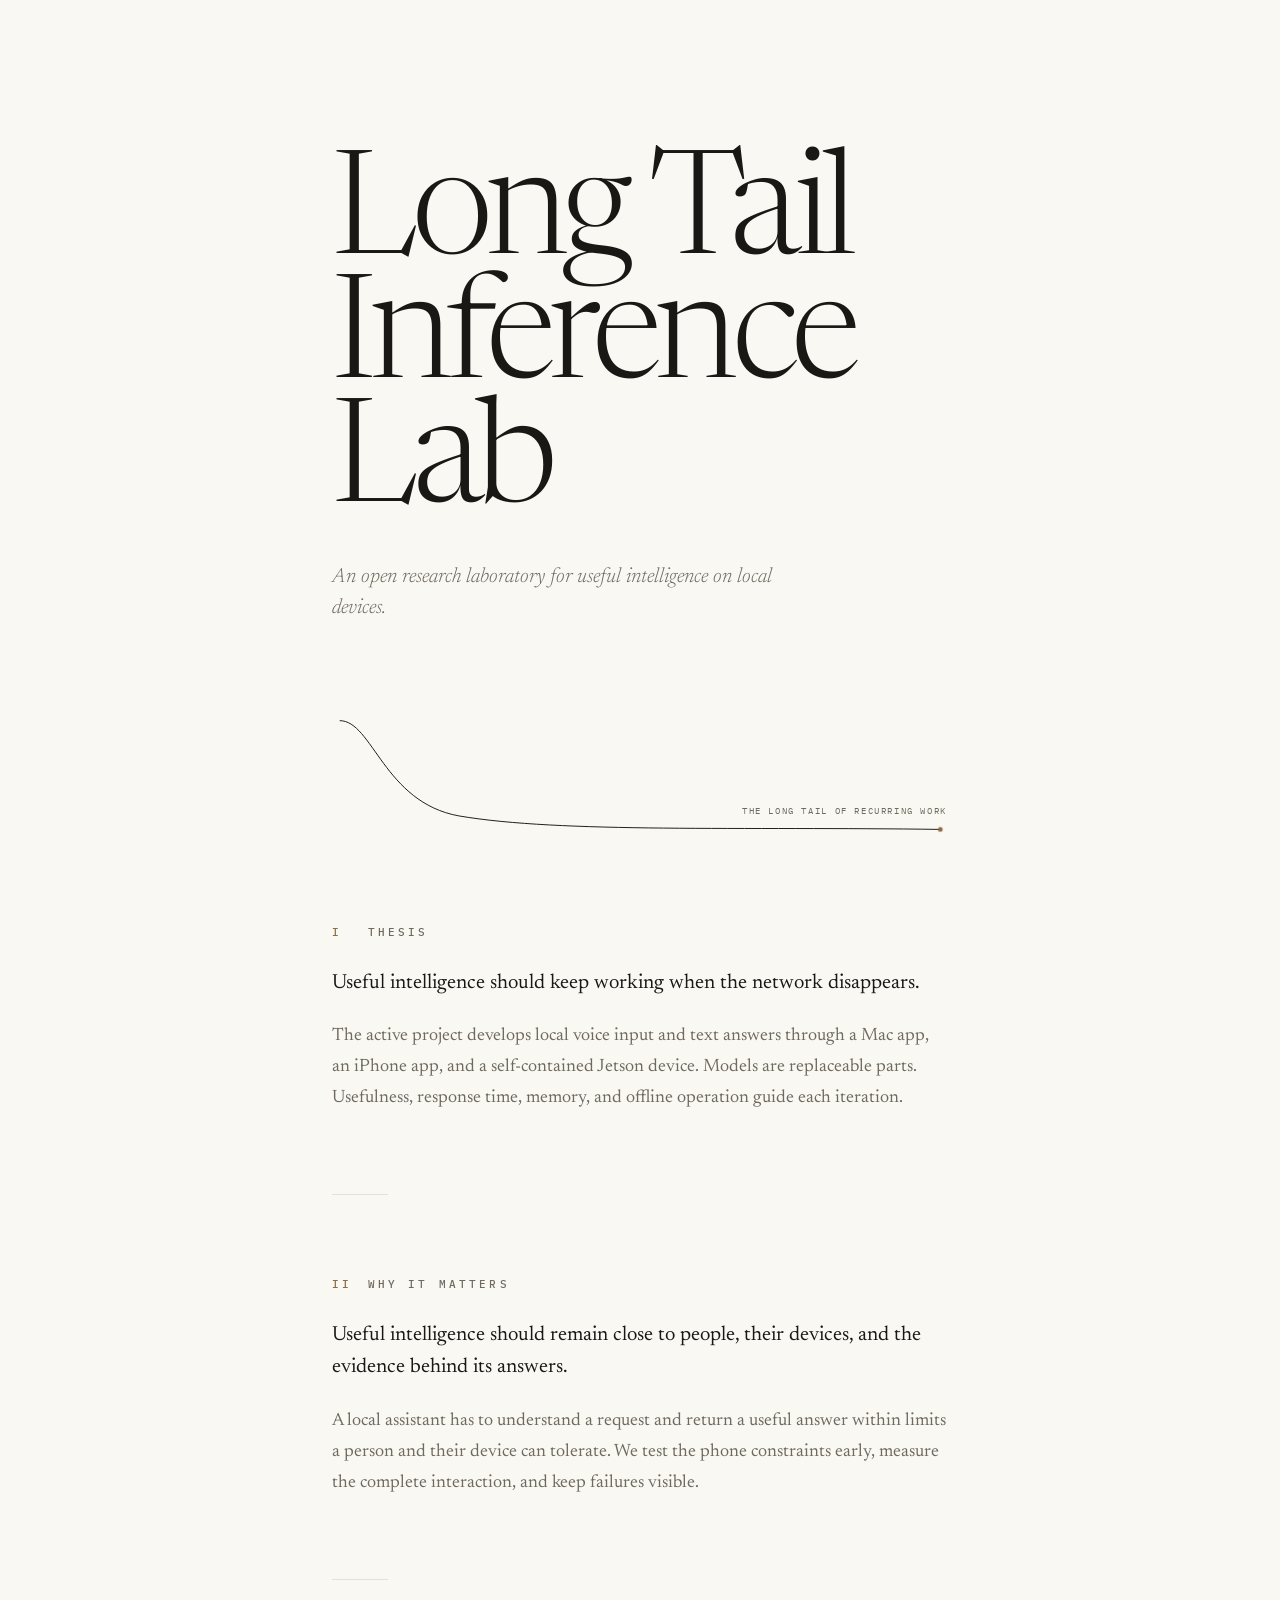
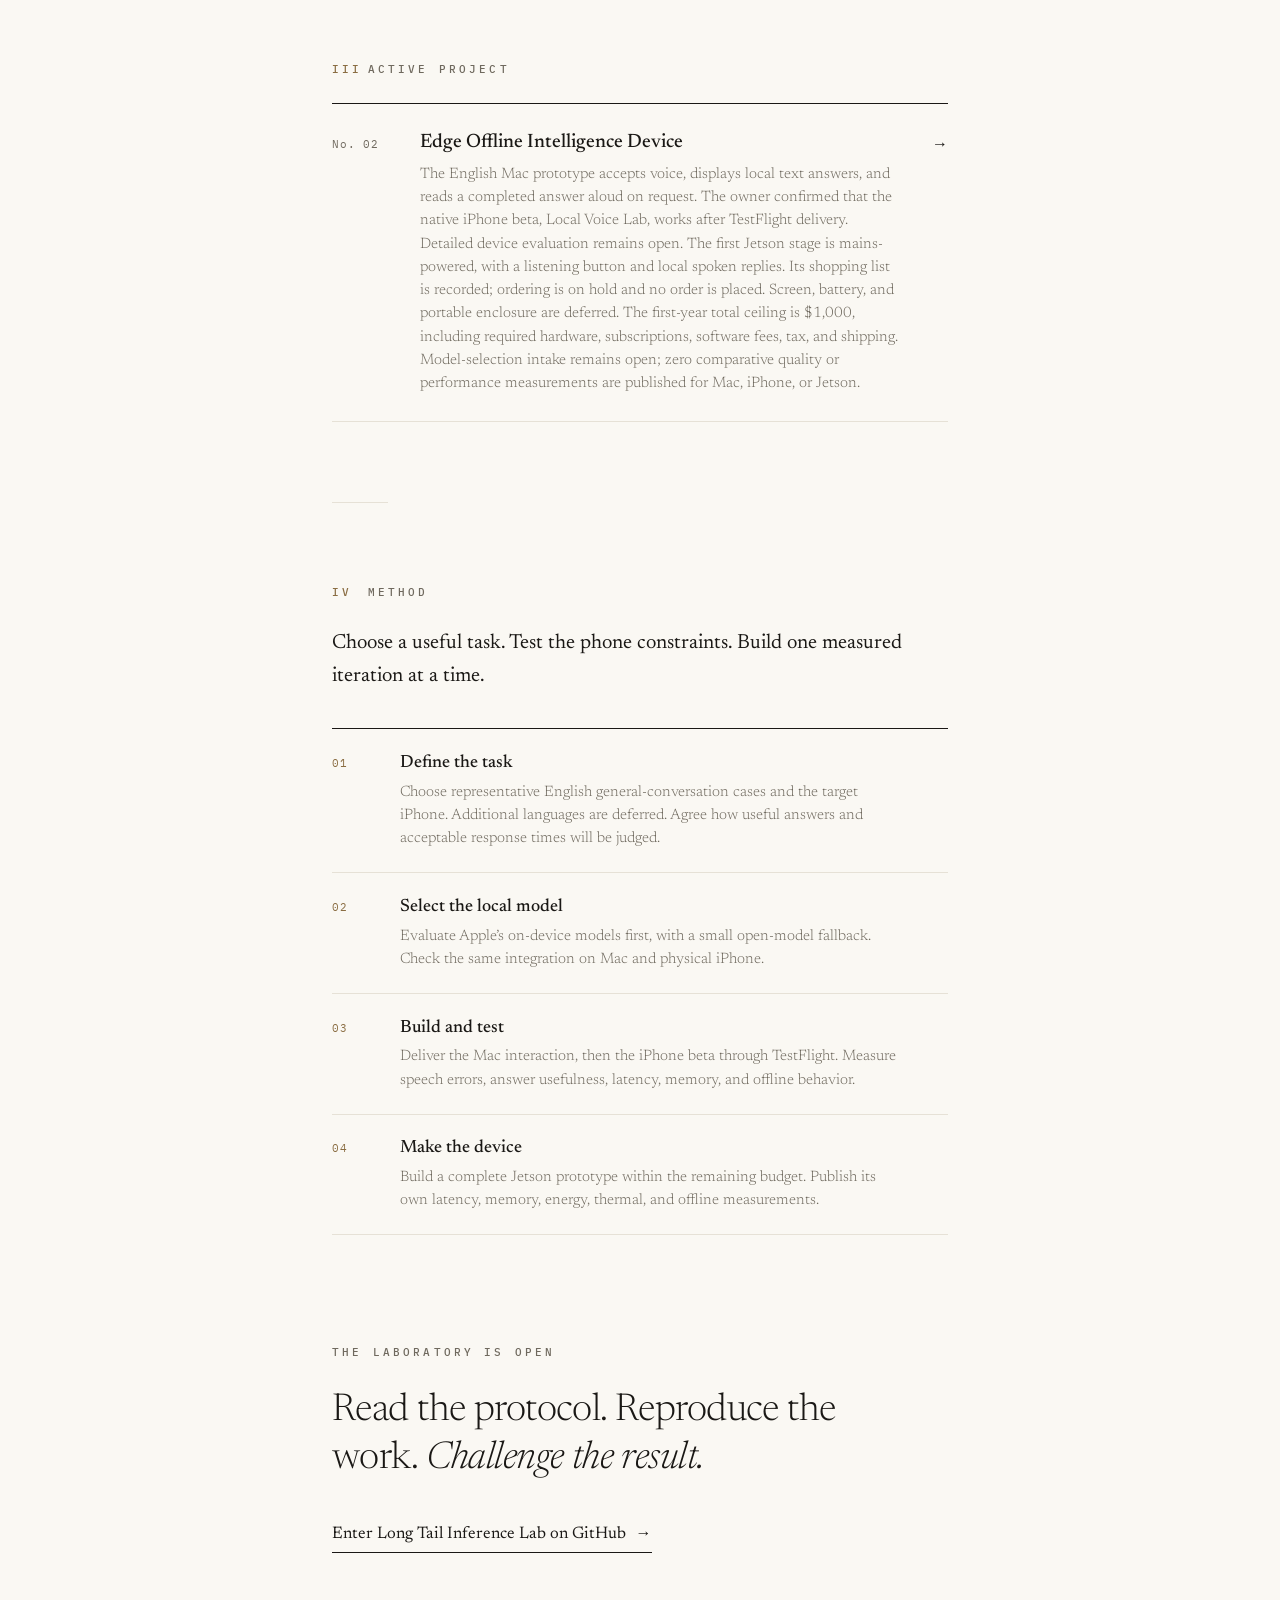
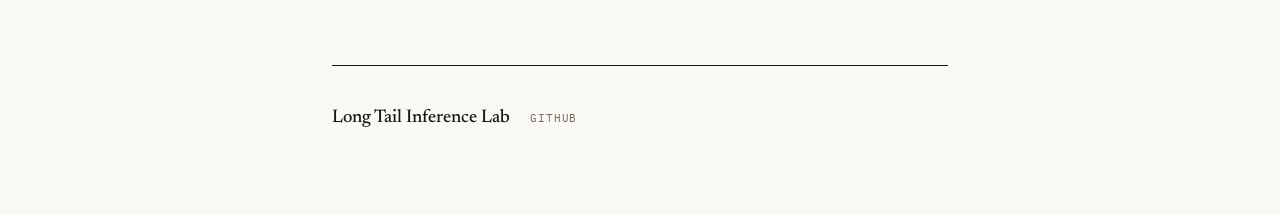
==== areas/public_website/index.html @ 78f7c0a0 "Record minimal Jetson shopping list and purchasing handoff" ====
<!doctype html>
<html lang="en">
<head>
  <meta charset="utf-8">
  <meta name="viewport" content="width=device-width, initial-scale=1">
  <title>Long Tail Inference Lab</title>
  <meta name="description" content="Long Tail Inference Lab has working Mac and owner-tested iOS voice prototypes. The first Jetson shopping list is recorded; ordering is on hold. Zero comparative quality or performance measurements are published.">
  <meta name="theme-color" content="#faf8f3">
  <meta property="og:title" content="Long Tail Inference Lab">
  <meta property="og:description" content="Working Mac and owner-tested iOS voice prototypes. Jetson shopping list recorded; ordering on hold. A $1,000 first-year ceiling. Zero published comparative quality or performance measurements.">
  <meta property="og:type" content="website">
  <link rel="preconnect" href="https://fonts.googleapis.com">
  <link rel="preconnect" href="https://fonts.gstatic.com" crossorigin>
  <link href="https://fonts.googleapis.com/css2?family=IBM+Plex+Mono:wght@400;500&family=Newsreader:ital,opsz,wght@0,6..72,300;0,6..72,400;0,6..72,500;1,6..72,300;1,6..72,400&display=swap" rel="stylesheet">
  <link rel="stylesheet" href="styles.css">
  <link rel="stylesheet" href="experiment.css">
</head>
<body>
  <a class="skip-link" href="#main">Skip to the research</a>

  <main class="page" id="main">
    <header class="masthead">
      <h1 class="wordmark">Long Tail Inference Lab</h1>
      <p class="dek">An open research laboratory for useful intelligence on local devices.</p>
    </header>

    <figure class="tail" aria-labelledby="tail-caption">
      <svg viewBox="0 0 640 136" xmlns="http://www.w3.org/2000/svg" aria-hidden="true">
        <path class="tail-curve" d="M 8 9 C 42 9, 54 94, 132 108 C 238 126, 426 119, 632 122"></path>
        <circle class="tail-point" cx="632" cy="122" r="2.5"></circle>
        <text class="tail-label" x="426" y="106">the long tail of recurring work</text>
      </svg>
      <figcaption id="tail-caption" class="sr-only">A conceptual long tail curve representing the variety of everyday work a local device might support. It does not show measured results.</figcaption>
    </figure>

    <section aria-labelledby="thesis-title">
      <p class="eyebrow numbered" id="thesis-title"><span class="folio">I</span>Thesis</p>
      <p class="lede">Useful intelligence should keep working when the network disappears.</p>
      <p>The active project develops local voice input and text answers through a Mac app, an iPhone app, and a self-contained Jetson device. Models are replaceable parts. Usefulness, response time, memory, and offline operation guide each iteration.</p>
    </section>

    <hr class="rule" aria-hidden="true">

    <section aria-labelledby="purpose-title">
      <p class="eyebrow numbered" id="purpose-title"><span class="folio">II</span>Why it matters</p>
      <p class="lede">Useful intelligence should remain close to people, their devices, and the evidence behind its answers.</p>
      <p>A local assistant has to understand a request and return a useful answer within limits a person and their device can tolerate. We test the phone constraints early, measure the complete interaction, and keep failures visible.</p>
    </section>

    <hr class="rule" aria-hidden="true">

    <section class="experiments" aria-labelledby="experiments-title">
      <p class="eyebrow numbered" id="experiments-title"><span class="folio">III</span>Active project</p>

      <ol>
        <li>
          <a href="https://github.com/raghavan/longtail-inference-lab/tree/main/projects/02_edge_offline_intelligence_device">
            <span class="experiment-number">No. 02</span>
            <span class="experiment-copy">
              <strong>Edge Offline Intelligence Device</strong>
              <small>The English Mac prototype accepts voice, displays local text answers, and reads a completed answer aloud on request. The owner confirmed that the native iPhone beta, Local Voice Lab, works after TestFlight delivery. Detailed device evaluation remains open. The first Jetson stage is mains-powered, with a listening button and local spoken replies. Its shopping list is recorded; ordering is on hold and no order is placed. Screen, battery, and portable enclosure are deferred. The first-year total ceiling is $1,000, including required hardware, subscriptions, software fees, tax, and shipping. Model-selection intake remains open; zero comparative quality or performance measurements are published for Mac, iPhone, or Jetson.</small>
            </span>
            <span class="arrow" aria-hidden="true">&rarr;</span>
          </a>
        </li>
      </ol>
    </section>

    <hr class="rule" aria-hidden="true">

    <section aria-labelledby="method-title">
      <p class="eyebrow numbered" id="method-title"><span class="folio">IV</span>Method</p>
      <p class="lede">Choose a useful task. Test the phone constraints. Build one measured iteration at a time.</p>

      <ol class="method-steps">
        <li>
          <span class="step-number">01</span>
          <span>
            <strong>Define the task</strong>
            <small>Choose representative English general-conversation cases and the target iPhone. Additional languages are deferred. Agree how useful answers and acceptable response times will be judged.</small>
          </span>
        </li>
        <li>
          <span class="step-number">02</span>
          <span>
            <strong>Select the local model</strong>
            <small>Evaluate Apple’s on-device models first, with a small open-model fallback. Check the same integration on Mac and physical iPhone.</small>
          </span>
        </li>
        <li>
          <span class="step-number">03</span>
          <span>
            <strong>Build and test</strong>
            <small>Deliver the Mac interaction, then the iPhone beta through TestFlight. Measure speech errors, answer usefulness, latency, memory, and offline behavior.</small>
          </span>
        </li>
        <li>
          <span class="step-number">04</span>
          <span>
            <strong>Make the device</strong>
            <small>Build a complete Jetson prototype within the remaining budget. Publish its own latency, memory, energy, thermal, and offline measurements.</small>
          </span>
        </li>
      </ol>
    </section>

    <section class="invitation" aria-labelledby="invitation-title">
      <p class="eyebrow" id="invitation-title">The laboratory is open</p>
      <p class="invitation-line">Read the protocol. Reproduce the work. <em>Challenge the result.</em></p>
      <a class="invitation-link" href="https://github.com/raghavan/longtail-inference-lab">Enter Long Tail Inference Lab on GitHub<span class="arrow" aria-hidden="true">&rarr;</span></a>
    </section>

    <footer>
      <p class="laboratory-name">Long Tail Inference Lab</p>
      <a class="github-link" href="https://github.com/raghavan/longtail-inference-lab">GitHub</a>
    </footer>
  </main>
</body>
</html>
---- areas/public_website/styles.css ----
:root {
  color-scheme: light;
  --ink: #1a1815;
  --paper: #faf8f3;
  --graphite: #6f695e;
  --hairline: #e6e1d6;
  --bronze: #8a6d42;
  --measure: 42rem;
  --serif: "Newsreader", Georgia, serif;
  --mono: "IBM Plex Mono", monospace;
}

* {
  box-sizing: border-box;
  margin: 0;
  padding: 0;
}

html {
  scroll-behavior: smooth;
}

body {
  background: var(--paper);
  color: var(--ink);
  font-family: var(--serif);
  font-size: 1.125rem;
  font-weight: 400;
  line-height: 1.72;
  -webkit-font-smoothing: antialiased;
  text-rendering: optimizeLegibility;
}

::selection {
  background: var(--ink);
  color: var(--paper);
}

.page {
  width: min(100%, var(--measure));
  margin: 0 auto;
  padding: 8.5rem 1.75rem 5rem;
}

a {
  color: var(--ink);
  text-decoration: underline;
  text-decoration-thickness: 1px;
  text-decoration-color: var(--hairline);
  text-underline-offset: 4px;
  transition: text-decoration-color 0.25s ease;
}

a:hover {
  text-decoration-color: var(--bronze);
}

a:focus-visible {
  outline: 1px solid var(--ink);
  outline-offset: 4px;
  text-decoration: none;
}

.skip-link {
  position: fixed;
  top: 1rem;
  left: 1rem;
  z-index: 10;
  padding: 0.6rem 0.8rem;
  background: var(--ink);
  color: var(--paper);
  font-family: var(--mono);
  font-size: 0.75rem;
  transform: translateY(-200%);
}

.skip-link:focus {
  transform: translateY(0);
}

.eyebrow,
.quiet-link,
.experiment-number,
.github-link {
  font-family: var(--mono);
}

.eyebrow {
  font-size: 0.6563rem;
  font-weight: 500;
  letter-spacing: 0.3em;
  text-transform: uppercase;
  color: var(--graphite);
}

.folio {
  display: inline-block;
  min-width: 3.4em;
  color: var(--bronze);
}

/* ---------- masthead ---------- */

.masthead .eyebrow {
  display: flex;
  align-items: center;
  gap: 1.25rem;
}

.masthead .eyebrow::after {
  content: "";
  flex: 0 0 3.5rem;
  height: 1px;
  background: var(--hairline);
}

.wordmark {
  margin-top: 1.4rem;
  font-size: clamp(5.5rem, 19vw, 9rem);
  font-weight: 300;
  line-height: 0.86;
  letter-spacing: -0.045em;
}

.dek {
  max-width: 30rem;
  margin-top: 2rem;
  color: var(--graphite);
  font-size: 1.3rem;
  font-weight: 300;
  font-style: italic;
  line-height: 1.5;
}

/* ---------- long tail figure ---------- */

.tail {
  margin: 5.5rem 0 5rem;
}

.tail svg {
  display: block;
  width: 100%;
  height: auto;
  overflow: visible;
}

.tail-curve {
  fill: none;
  stroke: var(--ink);
  stroke-width: 1;
}

.tail-point {
  fill: var(--bronze);
}

.tail-label {
  fill: var(--graphite);
  font-family: var(--mono);
  font-size: 0.58rem;
  letter-spacing: 0.18em;
  text-transform: uppercase;
}

.sr-only {
  position: absolute;
  width: 1px;
  height: 1px;
  padding: 0;
  margin: -1px;
  overflow: hidden;
  clip: rect(0, 0, 0, 0);
  white-space: nowrap;
  border: 0;
}

@media (prefers-reduced-motion: no-preference) {
  .tail-curve {
    stroke-dasharray: 900;
    stroke-dashoffset: 900;
    animation: draw 2s cubic-bezier(0.4, 0, 0.2, 1) 0.3s forwards;
  }

  .tail-point {
    opacity: 0;
    animation: appear 0.6s ease 2.15s forwards;
  }

  .tail-label {
    opacity: 0;
    animation: appear 0.6s ease 2.3s forwards;
  }

  @keyframes draw {
    to {
      stroke-dashoffset: 0;
    }
  }

  @keyframes appear {
    to {
      opacity: 1;
    }
  }
}

/* ---------- sections ---------- */

section {
  margin-bottom: 5rem;
}

section > .eyebrow {
  display: block;
  margin-bottom: 1.6rem;
}

.lede {
  font-size: 1.28rem;
  line-height: 1.6;
}

section > p:not(.eyebrow) + p {
  margin-top: 1.2em;
  color: var(--graphite);
}

.rule {
  width: 3.5rem;
  margin: 0 0 5rem;
  border: 0;
  border-top: 1px solid var(--hairline);
}

.section-heading {
  display: flex;
  align-items: baseline;
  justify-content: space-between;
  gap: 1.5rem;
  margin-bottom: 1.6rem;
}

.section-heading .eyebrow {
  flex-shrink: 0;
  margin-bottom: 0;
}

.quiet-link {
  color: var(--graphite);
  font-size: 0.7rem;
  letter-spacing: 0.08em;
  text-transform: uppercase;
  text-decoration: none;
}

.quiet-link:hover,
.quiet-link:focus-visible {
  color: var(--bronze);
}

/* ---------- experiments ---------- */

.experiments ol {
  list-style: none;
  border-top: 1px solid var(--ink);
}

.experiments li {
  border-bottom: 1px solid var(--hairline);
}

.experiments li > a {
  display: grid;
  grid-template-columns: 4rem 1fr auto;
  gap: 1.5rem;
  align-items: start;
  padding: 1.6rem 0;
  text-decoration: none;
}

.experiments li > a:hover .arrow,
.experiments li > a:focus-visible .arrow {
  color: var(--bronze);
  transform: translateX(0.35rem);
}

.experiments li > a:hover strong,
.experiments li > a:focus-visible strong {
  color: var(--bronze);
}

.experiment-number {
  padding-top: 0.3rem;
  color: var(--graphite);
  font-size: 0.68rem;
  letter-spacing: 0.08em;
}

.experiment-copy {
  display: block;
}

.experiment-copy strong {
  display: block;
  font-size: 1.22rem;
  font-weight: 500;
  line-height: 1.35;
  transition: color 0.25s ease;
}

.experiment-copy small {
  display: block;
  max-width: 30rem;
  margin-top: 0.4rem;
  color: var(--graphite);
  font-size: 0.94rem;
  font-weight: 300;
  line-height: 1.55;
}

.arrow {
  padding-top: 0.15rem;
  font-size: 1rem;
  transition: transform 0.25s ease, color 0.25s ease;
}

/* ---------- invitation ---------- */

.invitation {
  margin-top: 6.5rem;
  padding-top: 0.25rem;
}

.invitation-line {
  max-width: 32rem;
  font-size: clamp(1.7rem, 5vw, 2.4rem);
  font-weight: 300;
  line-height: 1.25;
  letter-spacing: -0.015em;
}

.invitation-line em {
  font-weight: 300;
}

.invitation-link {
  display: inline-flex;
  align-items: baseline;
  gap: 0.6rem;
  margin-top: 2.25rem;
  font-size: 1.05rem;
  text-decoration: none;
  border-bottom: 1px solid var(--ink);
  padding-bottom: 0.2rem;
  transition: border-color 0.25s ease;
}

.invitation-link:hover {
  border-color: var(--bronze);
}

.invitation-link:hover .arrow {
  color: var(--bronze);
  transform: translateX(0.35rem);
}

/* ---------- footer ---------- */

footer {
  display: grid;
  grid-template-columns: auto 1fr auto;
  gap: 1.25rem;
  align-items: baseline;
  margin-top: 7rem;
  padding-top: 2.25rem;
  border-top: 1px solid var(--ink);
}

.laboratory-name {
  font-size: 1.15rem;
  font-weight: 500;
}

.footer-note {
  color: var(--graphite);
  font-size: 0.92rem;
  font-weight: 300;
  font-style: italic;
}

.github-link {
  font-size: 0.7rem;
  letter-spacing: 0.08em;
  text-transform: uppercase;
  text-decoration: none;
  color: var(--graphite);
}

.github-link:hover,
.github-link:focus-visible {
  color: var(--bronze);
}

/* ---------- small screens ---------- */

@media (max-width: 520px) {
  .page {
    padding-top: 5rem;
  }

  .wordmark {
    font-size: clamp(3.4rem, 17vw, 5rem);
  }

  .tail {
    margin: 4.25rem 0 4rem;
  }

  .tail-label {
    transform: translateX(-70px);
  }

  .section-heading {
    align-items: flex-start;
  }

  .experiments li > a {
    grid-template-columns: 3rem 1fr auto;
    gap: 0.9rem;
  }

  footer {
    grid-template-columns: 1fr auto;
  }

  .footer-note {
    grid-column: 1 / -1;
    grid-row: 2;
  }
}
---- areas/public_website/experiment.css ----
.method-steps {
  list-style: none;
  margin-top: 2.25rem;
  border-top: 1px solid var(--ink);
}

.method-steps li {
  display: grid;
  grid-template-columns: 3rem 1fr;
  gap: 1.25rem;
  padding: 1.35rem 0;
  border-bottom: 1px solid var(--hairline);
}

.step-number {
  padding-top: 0.2rem;
  color: var(--bronze);
  font-family: var(--mono);
  font-size: 0.68rem;
  letter-spacing: 0.08em;
}

.method-steps strong {
  display: block;
  font-size: 1.12rem;
  font-weight: 500;
  line-height: 1.35;
}

.method-steps small {
  display: block;
  max-width: 31rem;
  margin-top: 0.35rem;
  color: var(--graphite);
  font-size: 0.94rem;
  font-weight: 300;
  line-height: 1.55;
}

@media (max-width: 520px) {
  .method-steps li {
    grid-template-columns: 2.4rem 1fr;
    gap: 0.8rem;
  }
}
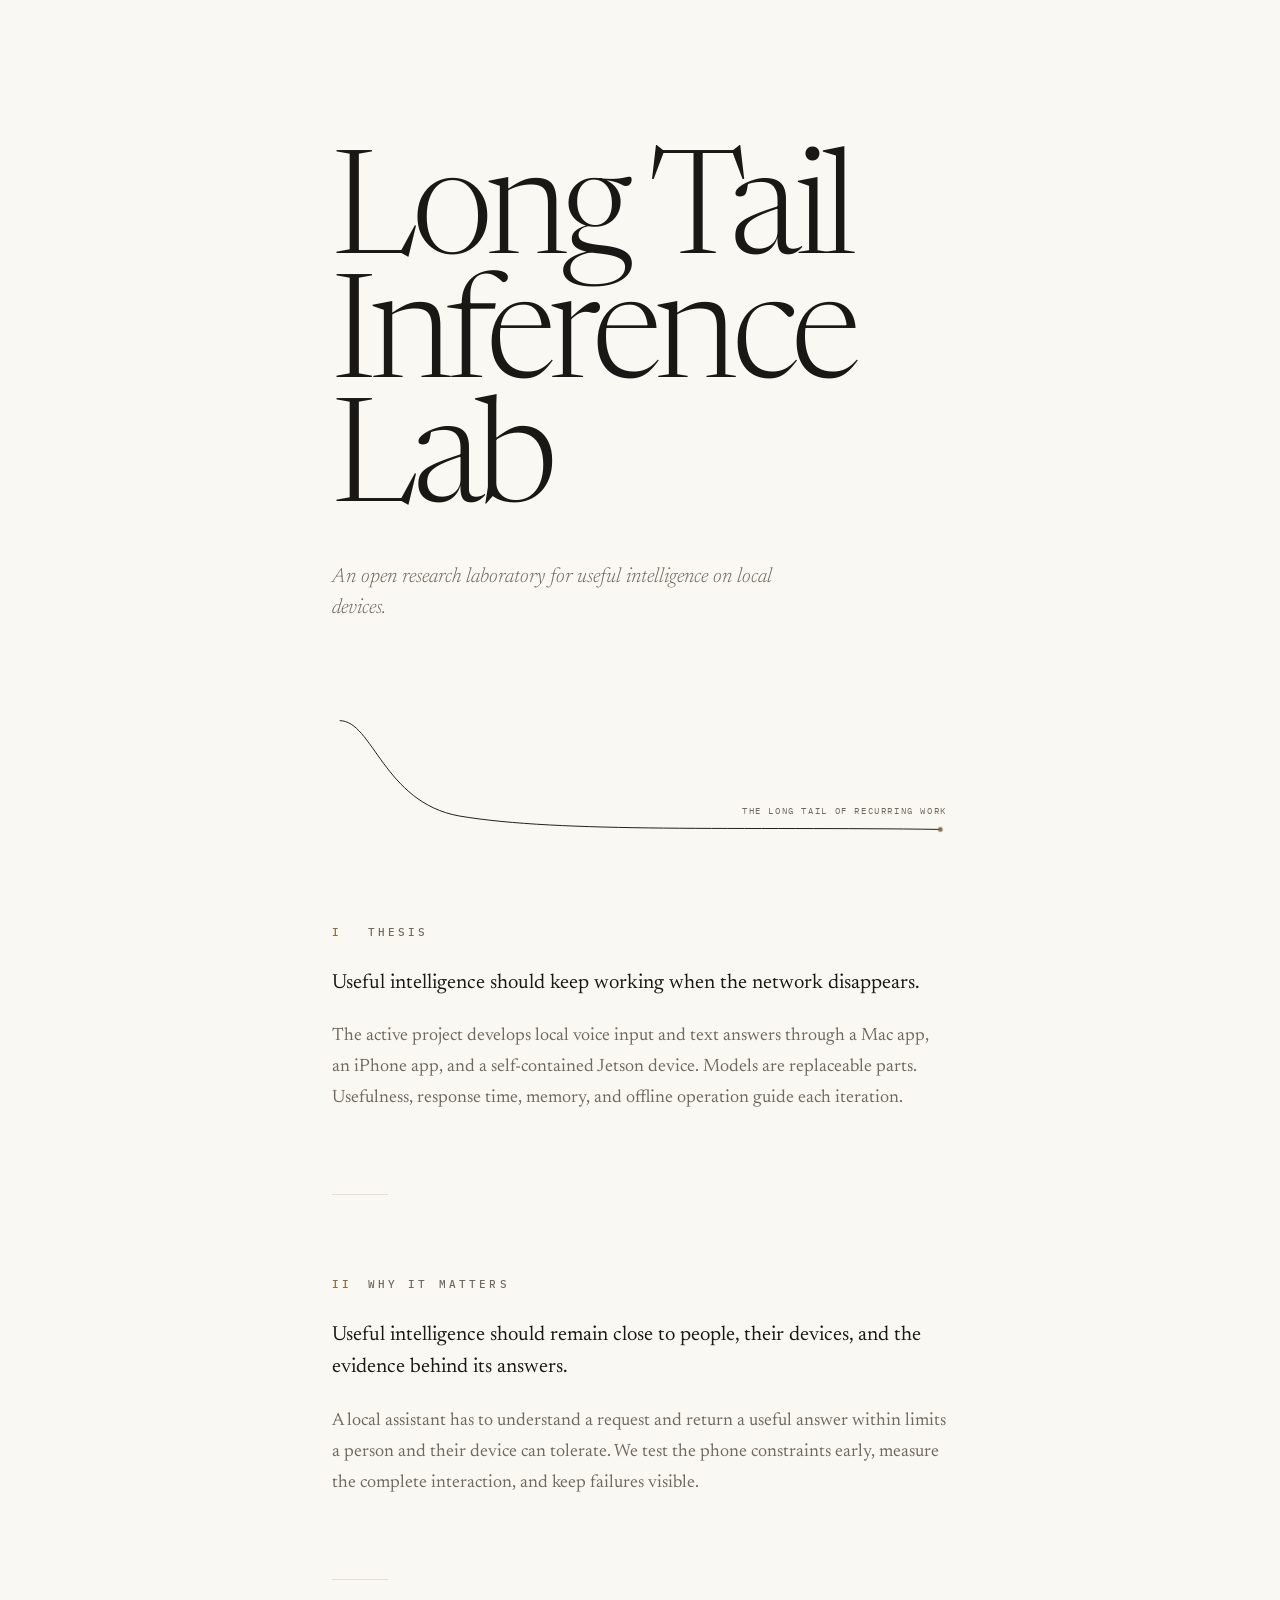
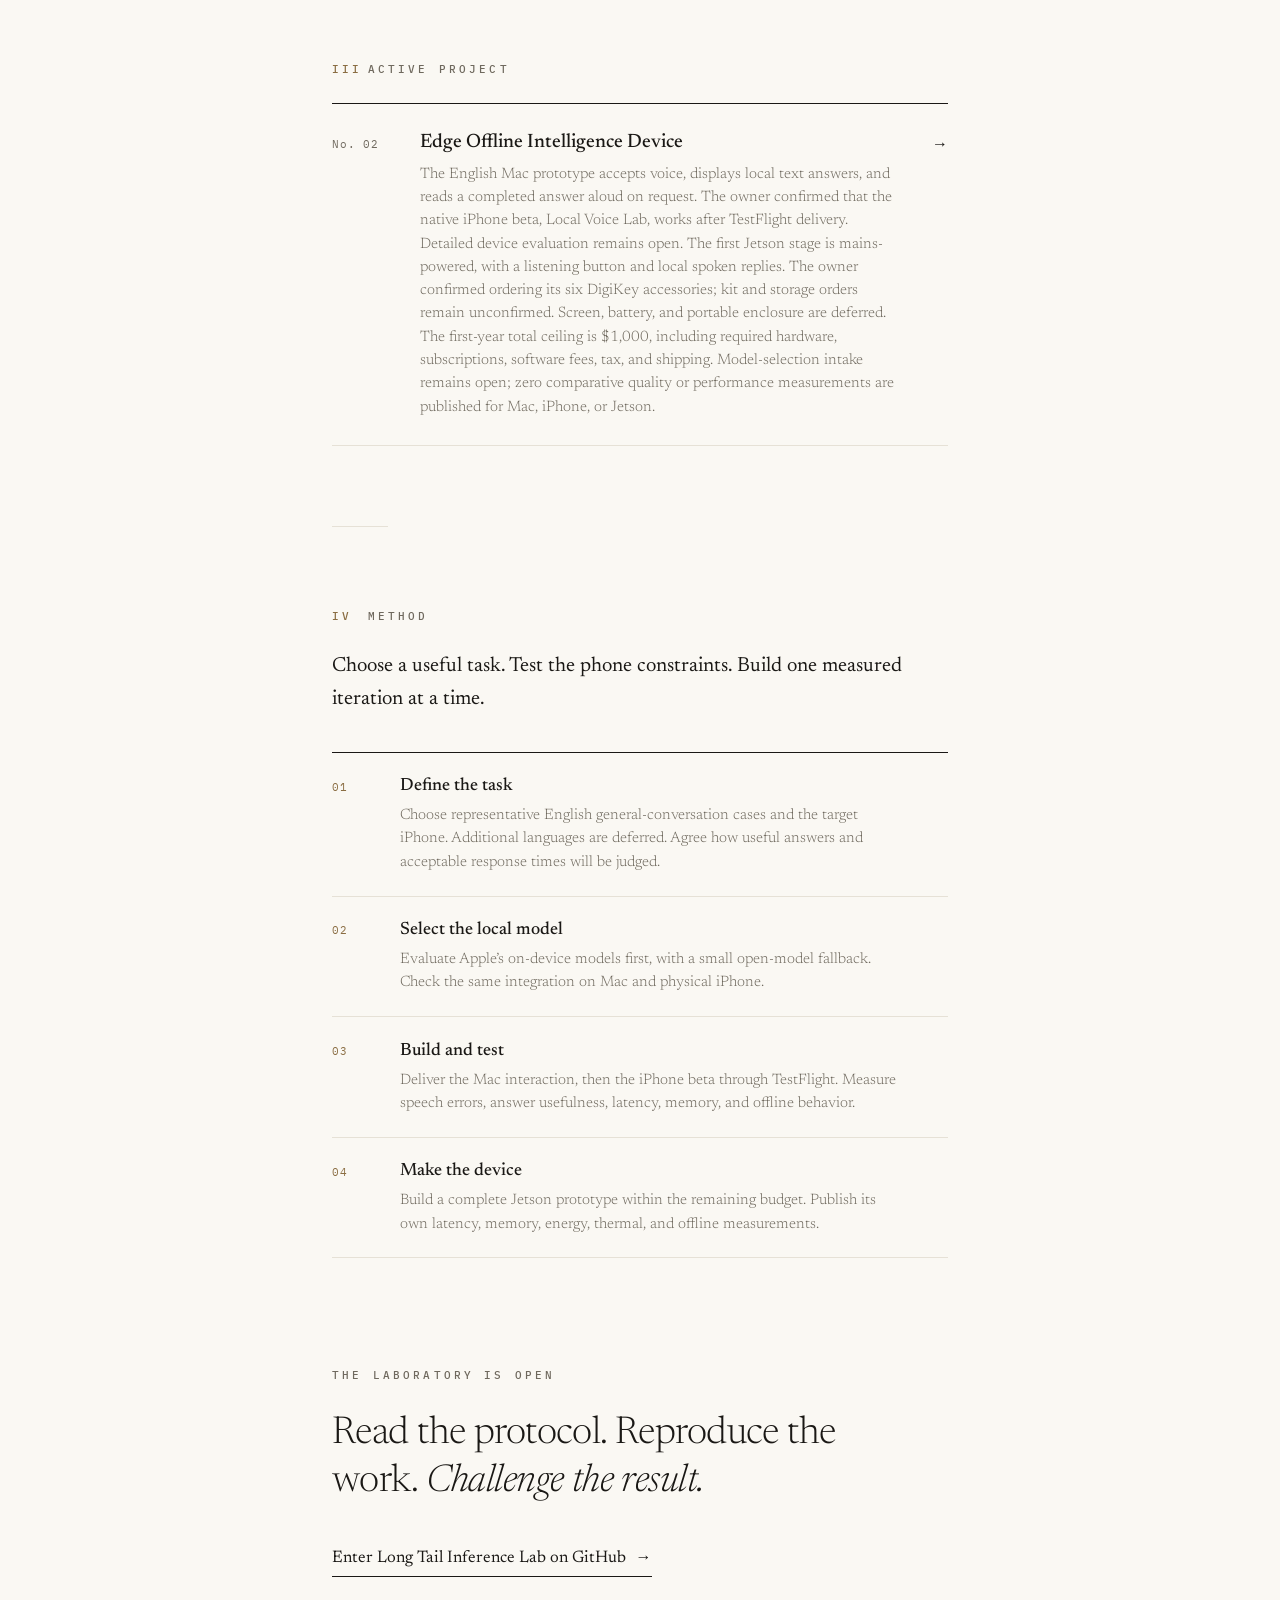
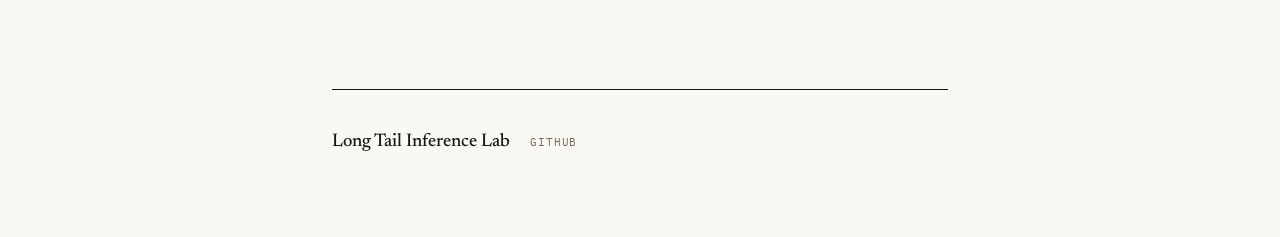
==== commit 0e3ed2d7: "Record confirmed DigiKey accessory order" ====
--- a/areas/public_website/index.html
+++ b/areas/public_website/index.html
@@ -4,10 +4,10 @@
   <meta charset="utf-8">
   <meta name="viewport" content="width=device-width, initial-scale=1">
   <title>Long Tail Inference Lab</title>
-  <meta name="description" content="Long Tail Inference Lab has working Mac and owner-tested iOS voice prototypes. The first Jetson shopping list is recorded; ordering is on hold. Zero comparative quality or performance measurements are published.">
+  <meta name="description" content="Long Tail Inference Lab has working Mac and owner-tested iOS voice prototypes. The owner confirmed ordering Jetson accessories; kit and storage orders remain unconfirmed. Zero comparative quality or performance measurements are published.">
   <meta name="theme-color" content="#faf8f3">
   <meta property="og:title" content="Long Tail Inference Lab">
-  <meta property="og:description" content="Working Mac and owner-tested iOS voice prototypes. Jetson shopping list recorded; ordering on hold. A $1,000 first-year ceiling. Zero published comparative quality or performance measurements.">
+  <meta property="og:description" content="Working Mac and owner-tested iOS voice prototypes. Jetson accessory order is owner-confirmed; kit and storage orders remain unconfirmed. A $1,000 first-year ceiling. Zero published comparative quality or performance measurements.">
   <meta property="og:type" content="website">
   <link rel="preconnect" href="https://fonts.googleapis.com">
   <link rel="preconnect" href="https://fonts.gstatic.com" crossorigin>
@@ -58,7 +58,7 @@
             <span class="experiment-number">No. 02</span>
             <span class="experiment-copy">
               <strong>Edge Offline Intelligence Device</strong>
-              <small>The English Mac prototype accepts voice, displays local text answers, and reads a completed answer aloud on request. The owner confirmed that the native iPhone beta, Local Voice Lab, works after TestFlight delivery. Detailed device evaluation remains open. The first Jetson stage is mains-powered, with a listening button and local spoken replies. Its shopping list is recorded; ordering is on hold and no order is placed. Screen, battery, and portable enclosure are deferred. The first-year total ceiling is $1,000, including required hardware, subscriptions, software fees, tax, and shipping. Model-selection intake remains open; zero comparative quality or performance measurements are published for Mac, iPhone, or Jetson.</small>
+              <small>The English Mac prototype accepts voice, displays local text answers, and reads a completed answer aloud on request. The owner confirmed that the native iPhone beta, Local Voice Lab, works after TestFlight delivery. Detailed device evaluation remains open. The first Jetson stage is mains-powered, with a listening button and local spoken replies. The owner confirmed ordering its six DigiKey accessories; kit and storage orders remain unconfirmed. Screen, battery, and portable enclosure are deferred. The first-year total ceiling is $1,000, including required hardware, subscriptions, software fees, tax, and shipping. Model-selection intake remains open; zero comparative quality or performance measurements are published for Mac, iPhone, or Jetson.</small>
             </span>
             <span class="arrow" aria-hidden="true">&rarr;</span>
           </a>
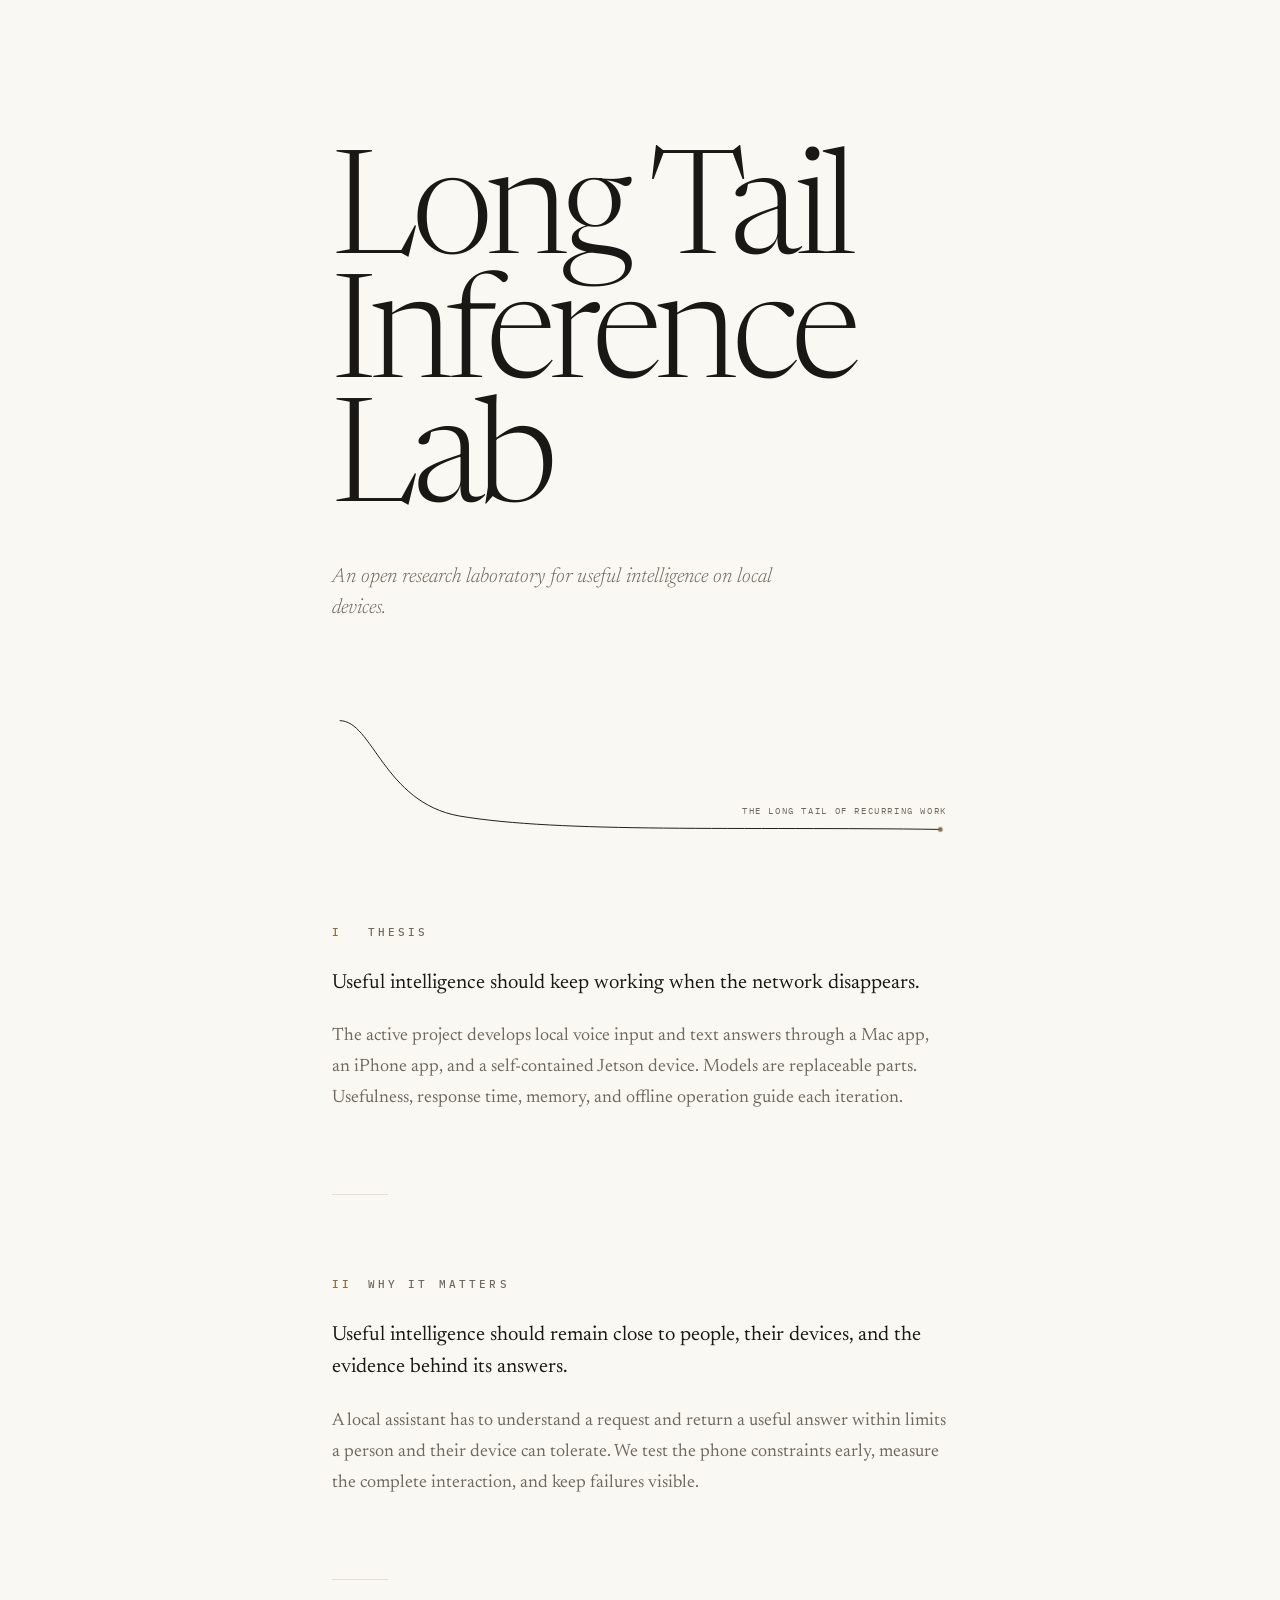
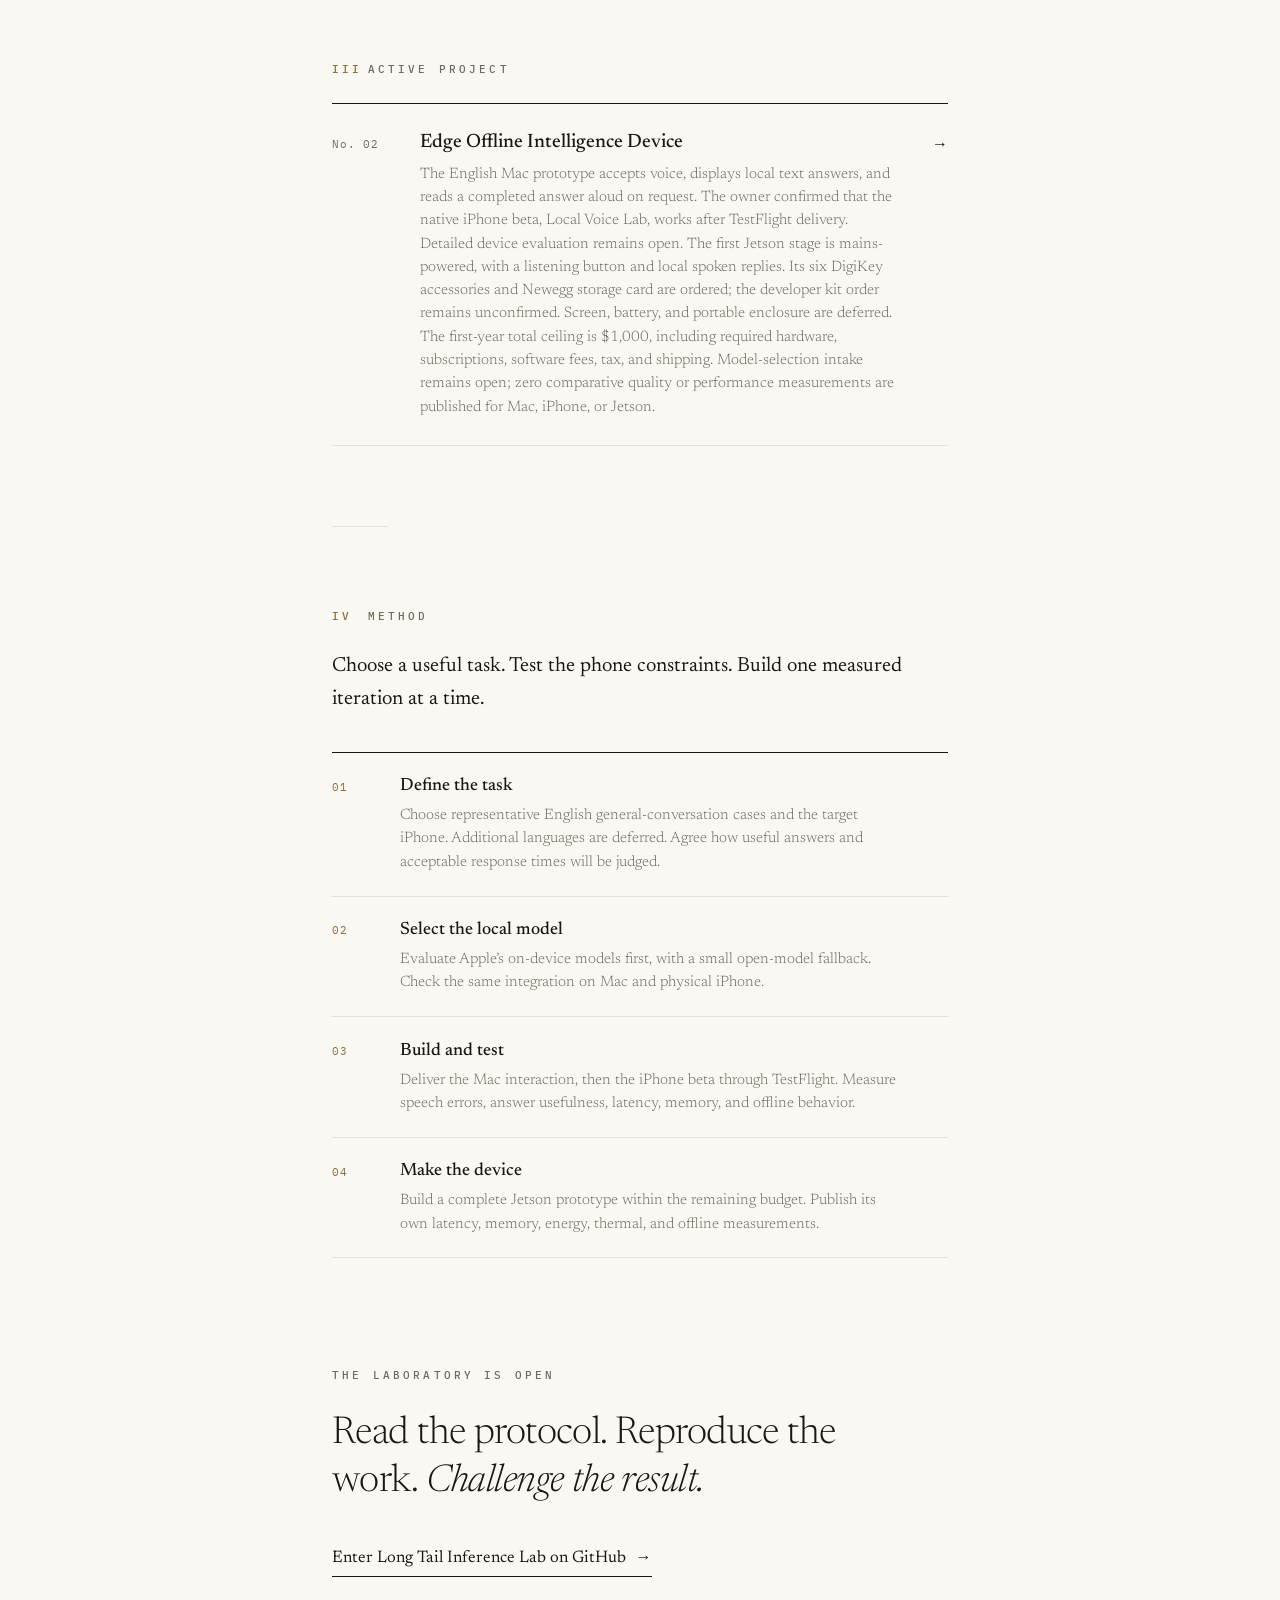
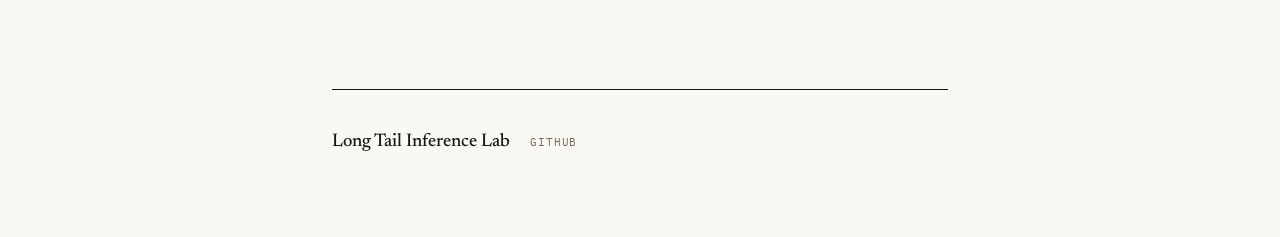
==== commit f6659aa1: "Record confirmed Newegg storage order" ====
--- a/areas/public_website/index.html
+++ b/areas/public_website/index.html
@@ -4,10 +4,10 @@
   <meta charset="utf-8">
   <meta name="viewport" content="width=device-width, initial-scale=1">
   <title>Long Tail Inference Lab</title>
-  <meta name="description" content="Long Tail Inference Lab has working Mac and owner-tested iOS voice prototypes. The owner confirmed ordering Jetson accessories; kit and storage orders remain unconfirmed. Zero comparative quality or performance measurements are published.">
+  <meta name="description" content="Long Tail Inference Lab has working Mac and owner-tested iOS voice prototypes. Jetson accessories and storage are ordered; the developer kit order remains unconfirmed. Zero comparative quality or performance measurements are published.">
   <meta name="theme-color" content="#faf8f3">
   <meta property="og:title" content="Long Tail Inference Lab">
-  <meta property="og:description" content="Working Mac and owner-tested iOS voice prototypes. Jetson accessory order is owner-confirmed; kit and storage orders remain unconfirmed. A $1,000 first-year ceiling. Zero published comparative quality or performance measurements.">
+  <meta property="og:description" content="Working Mac and owner-tested iOS voice prototypes. Jetson accessories and storage are ordered; the developer kit order remains unconfirmed. A $1,000 first-year ceiling. Zero published comparative quality or performance measurements.">
   <meta property="og:type" content="website">
   <link rel="preconnect" href="https://fonts.googleapis.com">
   <link rel="preconnect" href="https://fonts.gstatic.com" crossorigin>
@@ -58,7 +58,7 @@
             <span class="experiment-number">No. 02</span>
             <span class="experiment-copy">
               <strong>Edge Offline Intelligence Device</strong>
-              <small>The English Mac prototype accepts voice, displays local text answers, and reads a completed answer aloud on request. The owner confirmed that the native iPhone beta, Local Voice Lab, works after TestFlight delivery. Detailed device evaluation remains open. The first Jetson stage is mains-powered, with a listening button and local spoken replies. The owner confirmed ordering its six DigiKey accessories; kit and storage orders remain unconfirmed. Screen, battery, and portable enclosure are deferred. The first-year total ceiling is $1,000, including required hardware, subscriptions, software fees, tax, and shipping. Model-selection intake remains open; zero comparative quality or performance measurements are published for Mac, iPhone, or Jetson.</small>
+              <small>The English Mac prototype accepts voice, displays local text answers, and reads a completed answer aloud on request. The owner confirmed that the native iPhone beta, Local Voice Lab, works after TestFlight delivery. Detailed device evaluation remains open. The first Jetson stage is mains-powered, with a listening button and local spoken replies. Its six DigiKey accessories and Newegg storage card are ordered; the developer kit order remains unconfirmed. Screen, battery, and portable enclosure are deferred. The first-year total ceiling is $1,000, including required hardware, subscriptions, software fees, tax, and shipping. Model-selection intake remains open; zero comparative quality or performance measurements are published for Mac, iPhone, or Jetson.</small>
             </span>
             <span class="arrow" aria-hidden="true">&rarr;</span>
           </a>
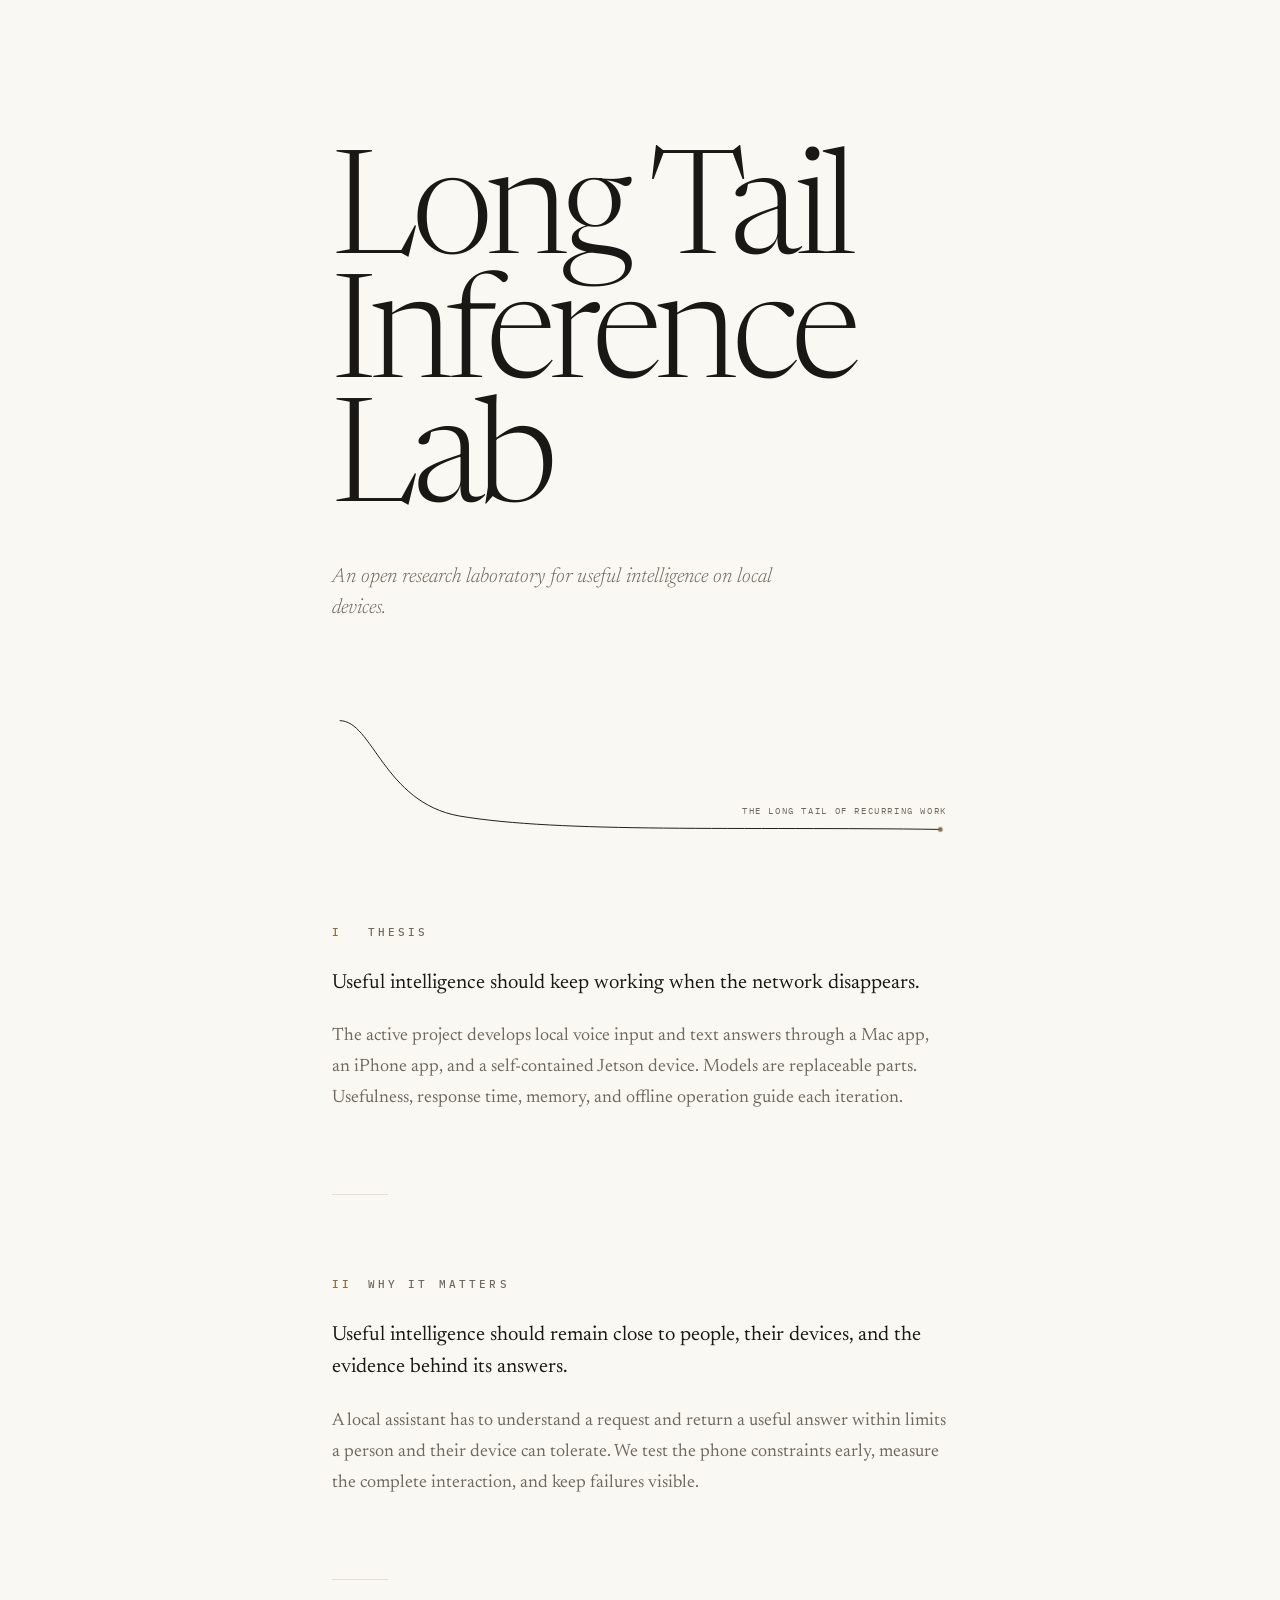
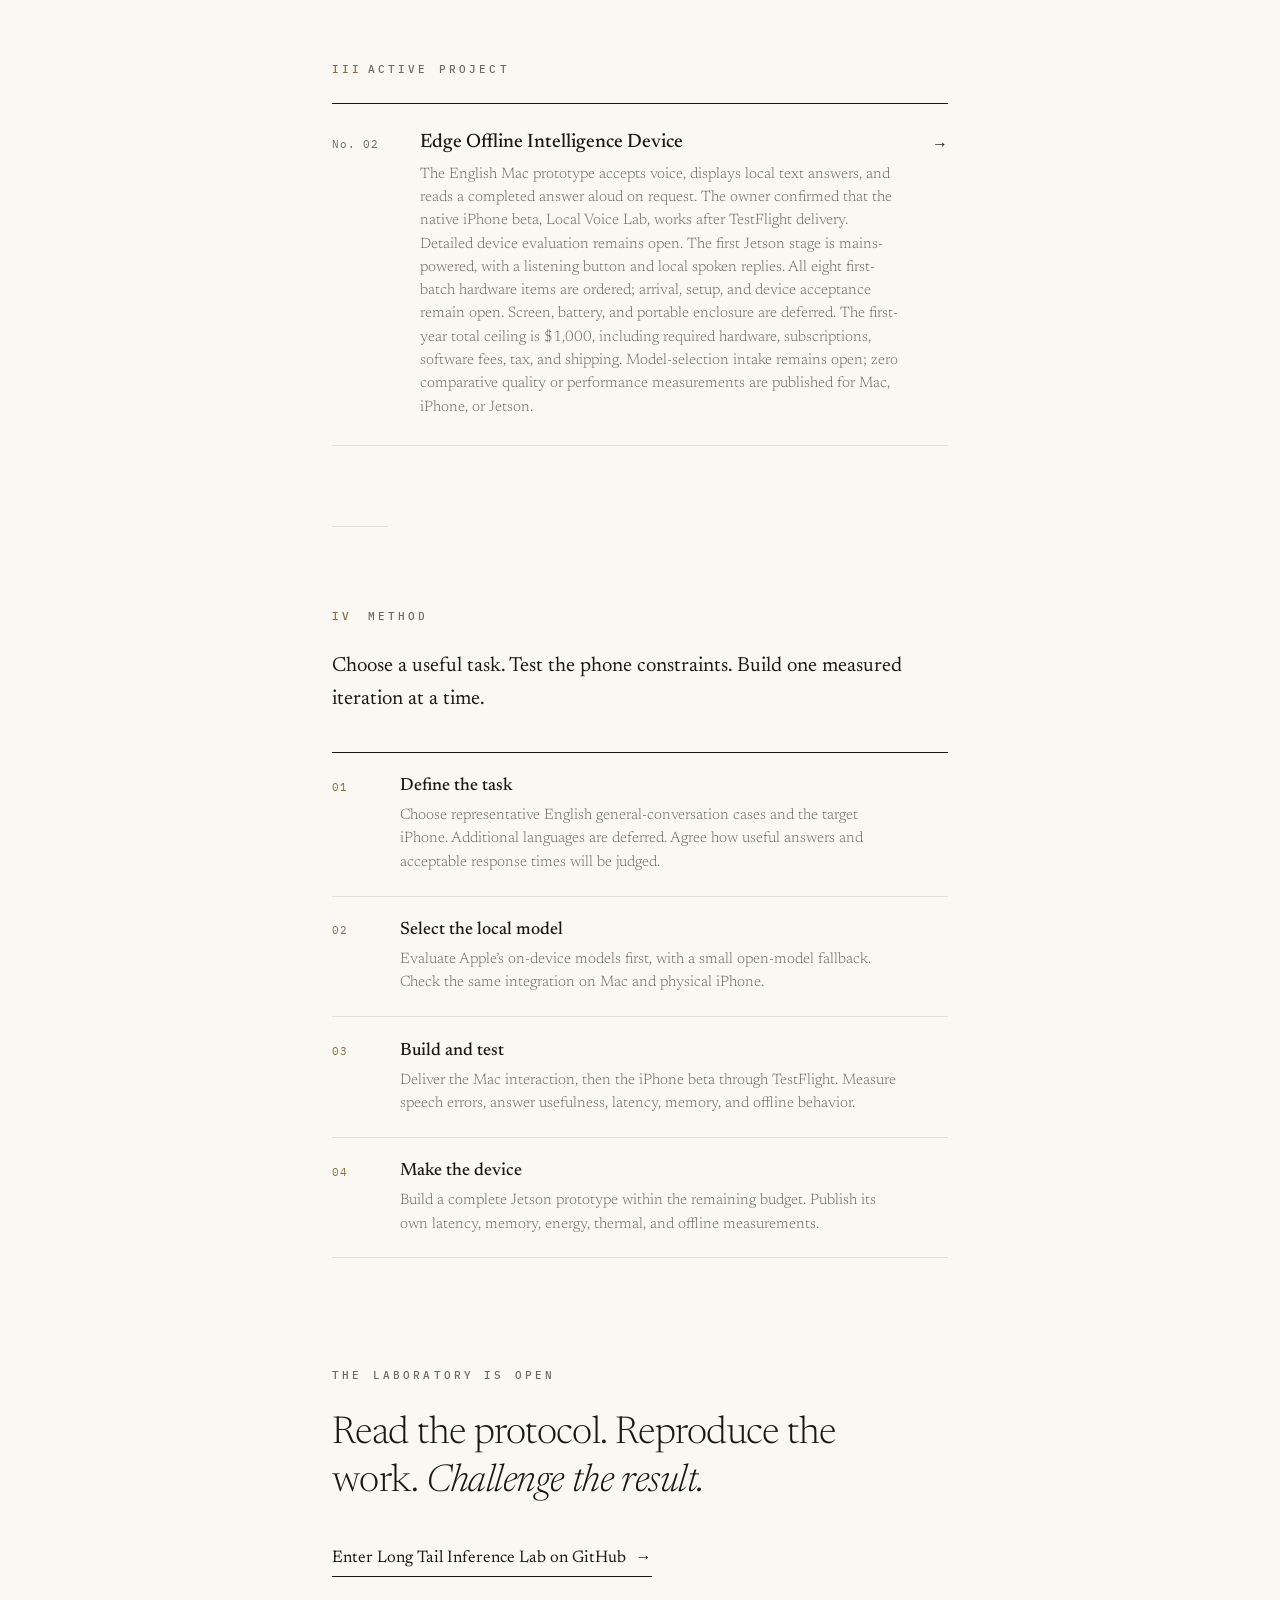
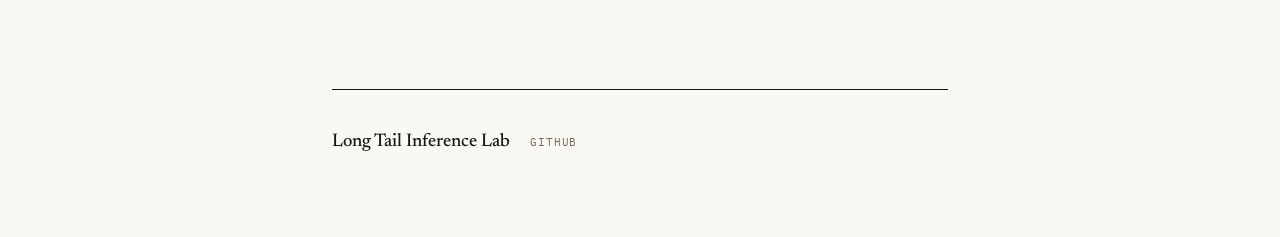
==== commit c3efb149: "Record completed hardware ordering and no-PII policy" ====
--- a/areas/public_website/index.html
+++ b/areas/public_website/index.html
@@ -4,10 +4,10 @@
   <meta charset="utf-8">
   <meta name="viewport" content="width=device-width, initial-scale=1">
   <title>Long Tail Inference Lab</title>
-  <meta name="description" content="Long Tail Inference Lab has working Mac and owner-tested iOS voice prototypes. Jetson accessories and storage are ordered; the developer kit order remains unconfirmed. Zero comparative quality or performance measurements are published.">
+  <meta name="description" content="Long Tail Inference Lab has working Mac and owner-tested iOS voice prototypes. All eight first-batch Jetson items are ordered; arrival and device validation remain open. Zero comparative quality or performance measurements are published.">
   <meta name="theme-color" content="#faf8f3">
   <meta property="og:title" content="Long Tail Inference Lab">
-  <meta property="og:description" content="Working Mac and owner-tested iOS voice prototypes. Jetson accessories and storage are ordered; the developer kit order remains unconfirmed. A $1,000 first-year ceiling. Zero published comparative quality or performance measurements.">
+  <meta property="og:description" content="Working Mac and owner-tested iOS voice prototypes. All eight first-batch Jetson items are ordered; arrival and device validation remain open. A $1,000 first-year ceiling. Zero published comparative quality or performance measurements.">
   <meta property="og:type" content="website">
   <link rel="preconnect" href="https://fonts.googleapis.com">
   <link rel="preconnect" href="https://fonts.gstatic.com" crossorigin>
@@ -58,7 +58,7 @@
             <span class="experiment-number">No. 02</span>
             <span class="experiment-copy">
               <strong>Edge Offline Intelligence Device</strong>
-              <small>The English Mac prototype accepts voice, displays local text answers, and reads a completed answer aloud on request. The owner confirmed that the native iPhone beta, Local Voice Lab, works after TestFlight delivery. Detailed device evaluation remains open. The first Jetson stage is mains-powered, with a listening button and local spoken replies. Its six DigiKey accessories and Newegg storage card are ordered; the developer kit order remains unconfirmed. Screen, battery, and portable enclosure are deferred. The first-year total ceiling is $1,000, including required hardware, subscriptions, software fees, tax, and shipping. Model-selection intake remains open; zero comparative quality or performance measurements are published for Mac, iPhone, or Jetson.</small>
+              <small>The English Mac prototype accepts voice, displays local text answers, and reads a completed answer aloud on request. The owner confirmed that the native iPhone beta, Local Voice Lab, works after TestFlight delivery. Detailed device evaluation remains open. The first Jetson stage is mains-powered, with a listening button and local spoken replies. All eight first-batch hardware items are ordered; arrival, setup, and device acceptance remain open. Screen, battery, and portable enclosure are deferred. The first-year total ceiling is $1,000, including required hardware, subscriptions, software fees, tax, and shipping. Model-selection intake remains open; zero comparative quality or performance measurements are published for Mac, iPhone, or Jetson.</small>
             </span>
             <span class="arrow" aria-hidden="true">&rarr;</span>
           </a>
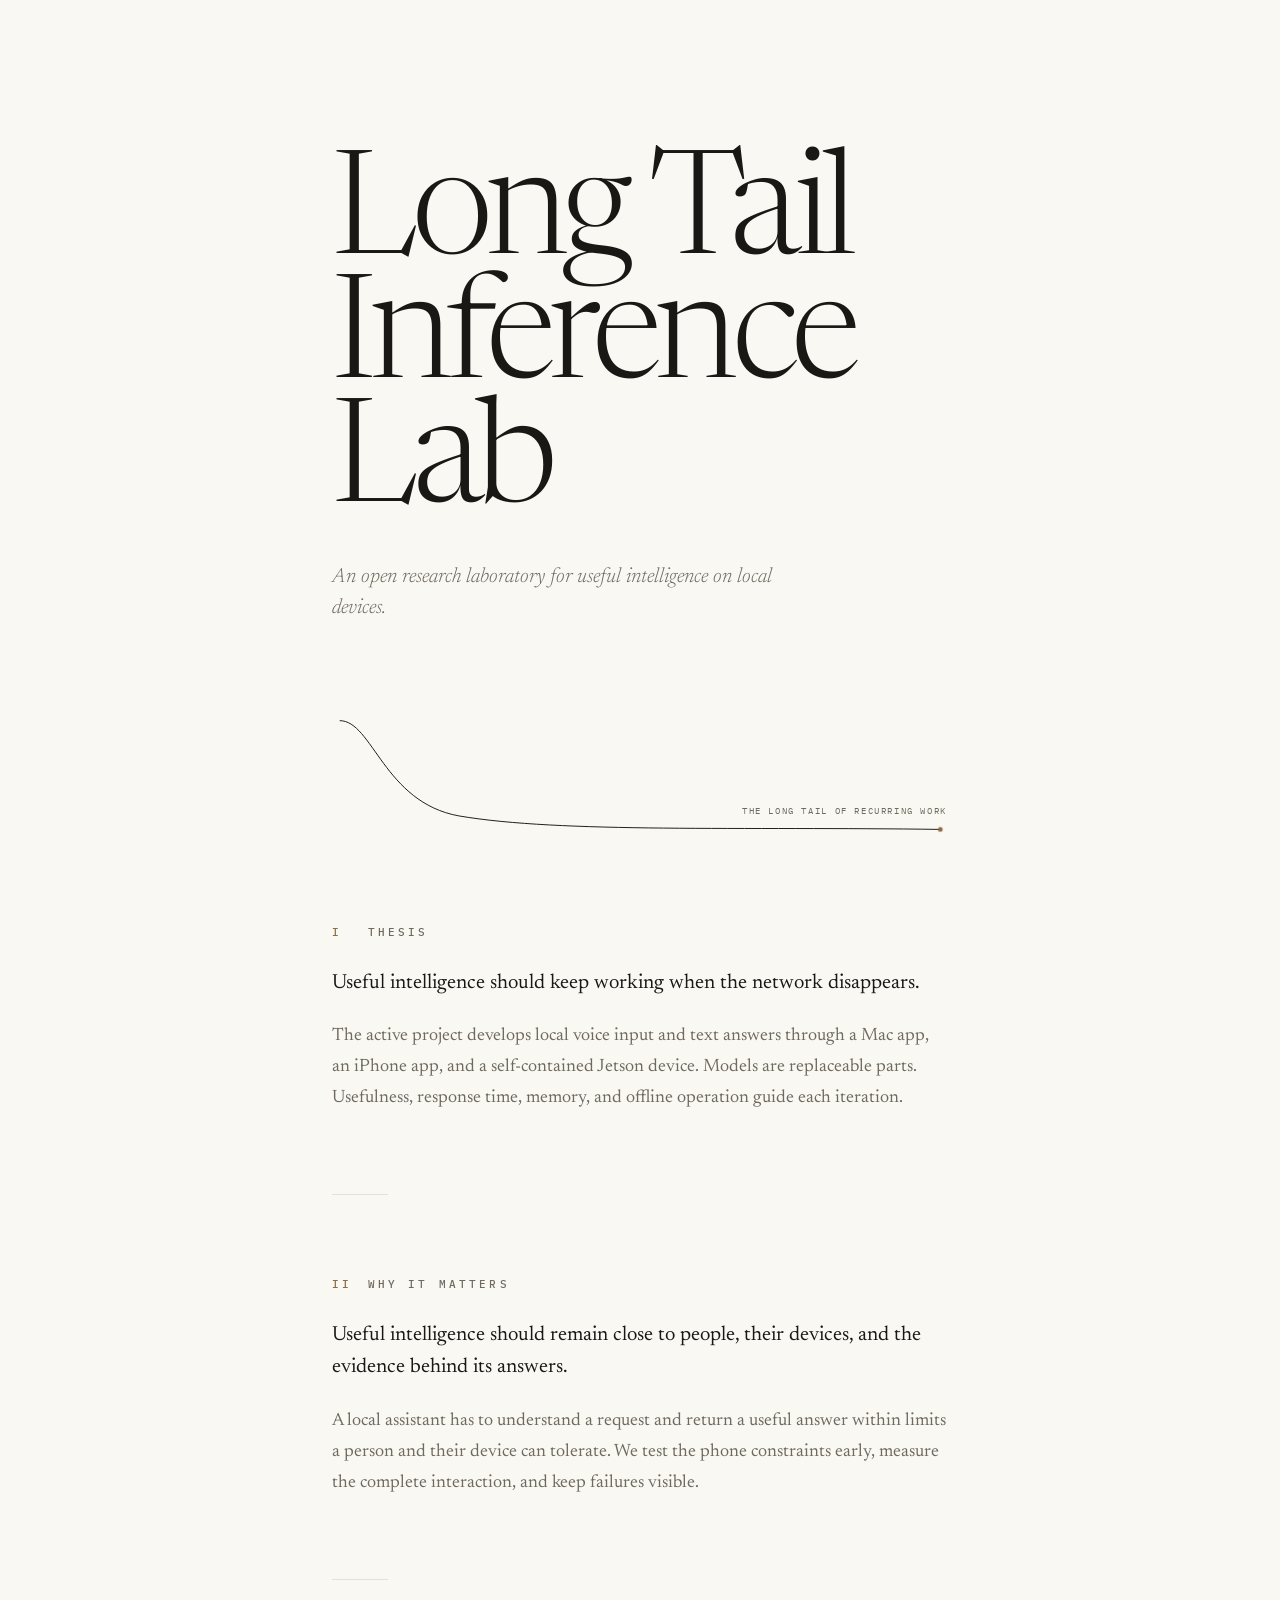
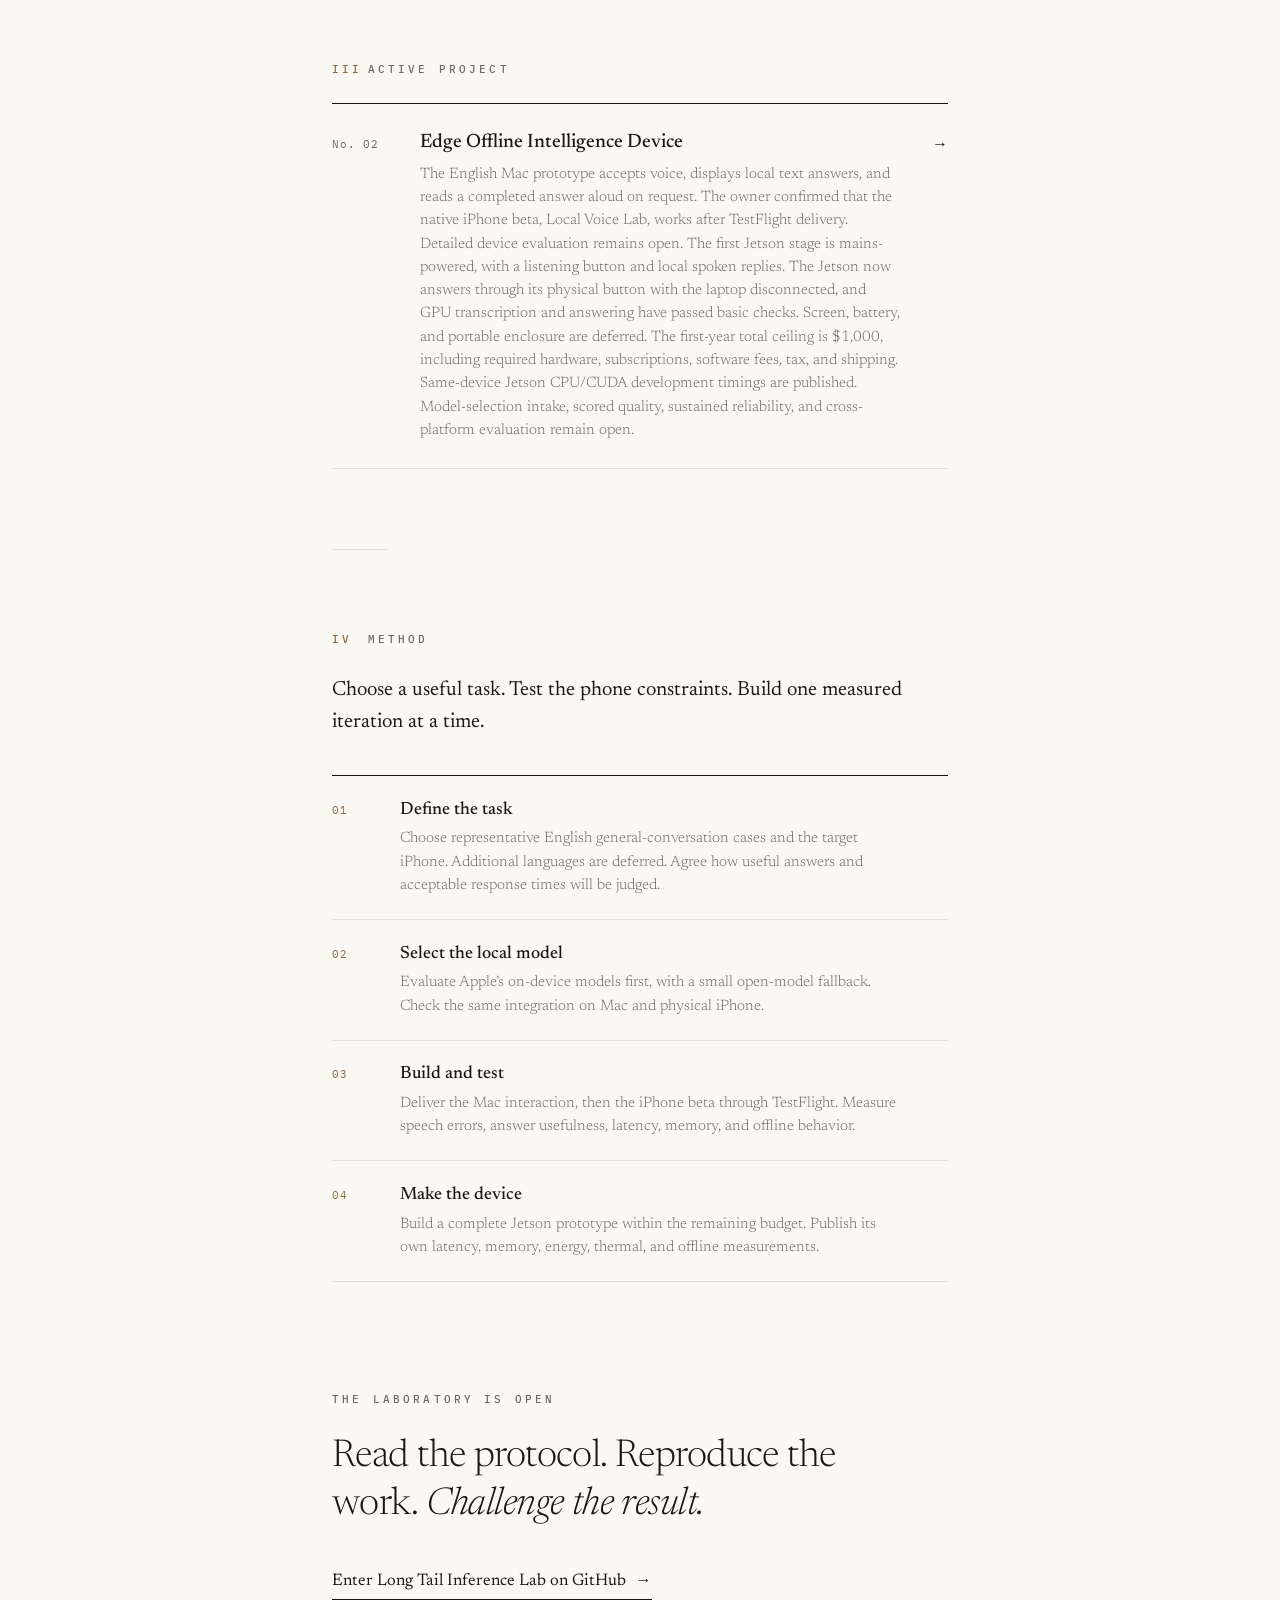
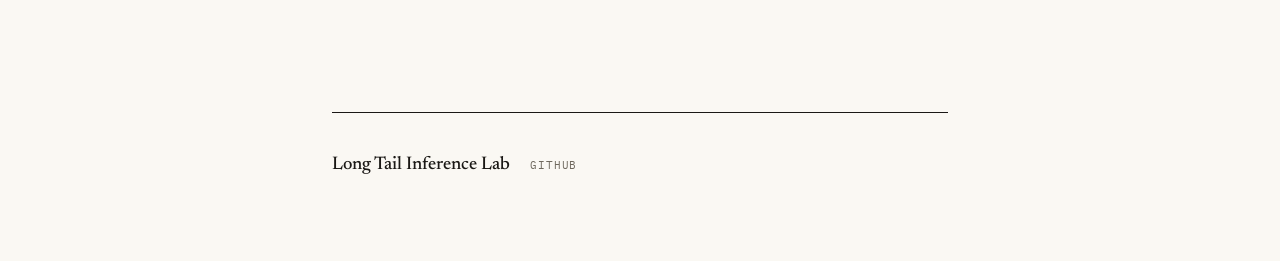
==== commit bf0f6a7e: "Enable and validate Jetson CUDA voice acceleration" ====
--- a/areas/public_website/index.html
+++ b/areas/public_website/index.html
@@ -4,10 +4,10 @@
   <meta charset="utf-8">
   <meta name="viewport" content="width=device-width, initial-scale=1">
   <title>Long Tail Inference Lab</title>
-  <meta name="description" content="Long Tail Inference Lab has working Mac and owner-tested iOS voice prototypes. All eight first-batch Jetson items are ordered; arrival and device validation remain open. Zero comparative quality or performance measurements are published.">
+  <meta name="description" content="Long Tail Inference Lab has working Mac, owner-tested iOS, and standalone Jetson voice prototypes. Same-device Jetson CPU/CUDA development timings are published; quality and cross-platform evaluation remain open.">
   <meta name="theme-color" content="#faf8f3">
   <meta property="og:title" content="Long Tail Inference Lab">
-  <meta property="og:description" content="Working Mac and owner-tested iOS voice prototypes. All eight first-batch Jetson items are ordered; arrival and device validation remain open. A $1,000 first-year ceiling. Zero published comparative quality or performance measurements.">
+  <meta property="og:description" content="Working Mac, owner-tested iOS, and standalone Jetson voice prototypes. Same-device Jetson CPU/CUDA development timings are published. A $1,000 first-year ceiling; quality and cross-platform evaluation remain open.">
   <meta property="og:type" content="website">
   <link rel="preconnect" href="https://fonts.googleapis.com">
   <link rel="preconnect" href="https://fonts.gstatic.com" crossorigin>
@@ -54,11 +54,11 @@
 
       <ol>
         <li>
-          <a href="https://github.com/raghavan/longtail-inference-lab/tree/main/projects/02_edge_offline_intelligence_device">
+          <a href="/device/">
             <span class="experiment-number">No. 02</span>
             <span class="experiment-copy">
               <strong>Edge Offline Intelligence Device</strong>
-              <small>The English Mac prototype accepts voice, displays local text answers, and reads a completed answer aloud on request. The owner confirmed that the native iPhone beta, Local Voice Lab, works after TestFlight delivery. Detailed device evaluation remains open. The first Jetson stage is mains-powered, with a listening button and local spoken replies. All eight first-batch hardware items are ordered; arrival, setup, and device acceptance remain open. Screen, battery, and portable enclosure are deferred. The first-year total ceiling is $1,000, including required hardware, subscriptions, software fees, tax, and shipping. Model-selection intake remains open; zero comparative quality or performance measurements are published for Mac, iPhone, or Jetson.</small>
+              <small>The English Mac prototype accepts voice, displays local text answers, and reads a completed answer aloud on request. The owner confirmed that the native iPhone beta, Local Voice Lab, works after TestFlight delivery. Detailed device evaluation remains open. The first Jetson stage is mains-powered, with a listening button and local spoken replies. The Jetson now answers through its physical button with the laptop disconnected, and GPU transcription and answering have passed basic checks. Screen, battery, and portable enclosure are deferred. The first-year total ceiling is $1,000, including required hardware, subscriptions, software fees, tax, and shipping. Same-device Jetson CPU/CUDA development timings are published. Model-selection intake, scored quality, sustained reliability, and cross-platform evaluation remain open.</small>
             </span>
             <span class="arrow" aria-hidden="true">&rarr;</span>
           </a>
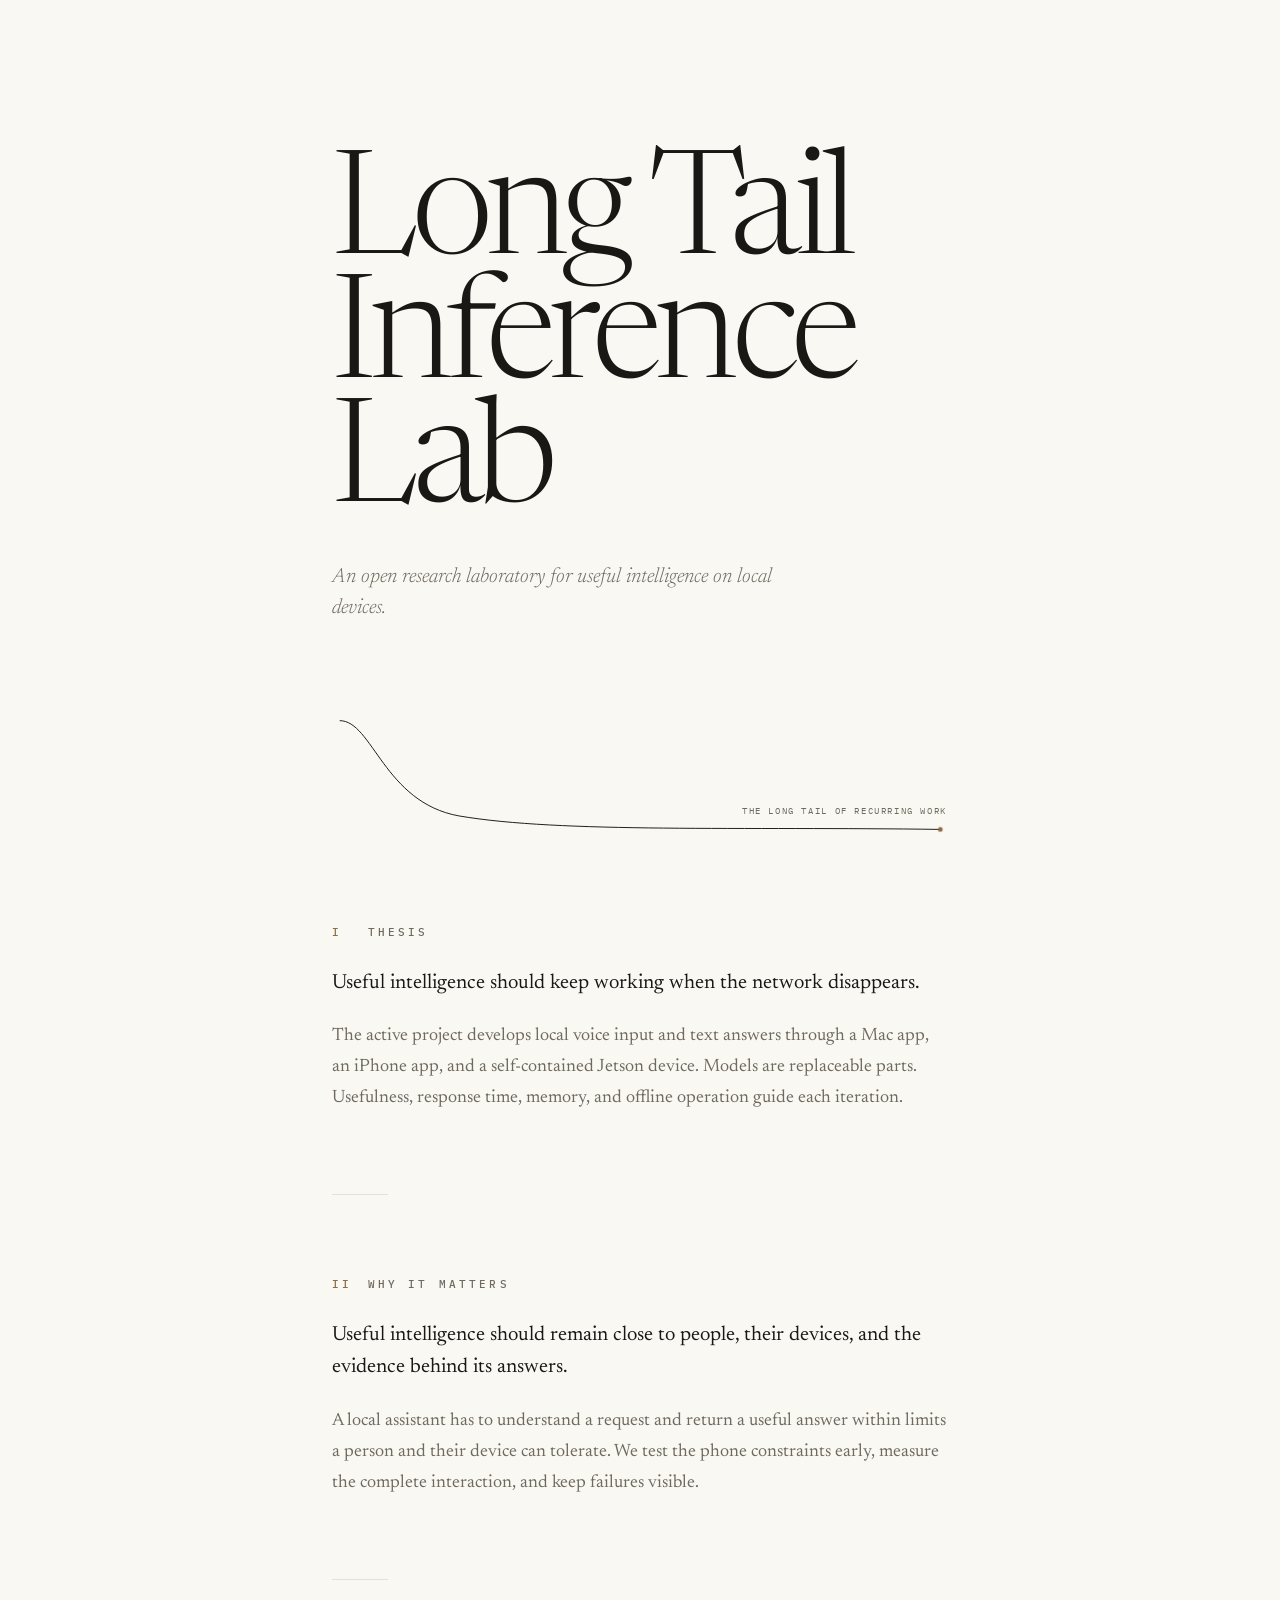
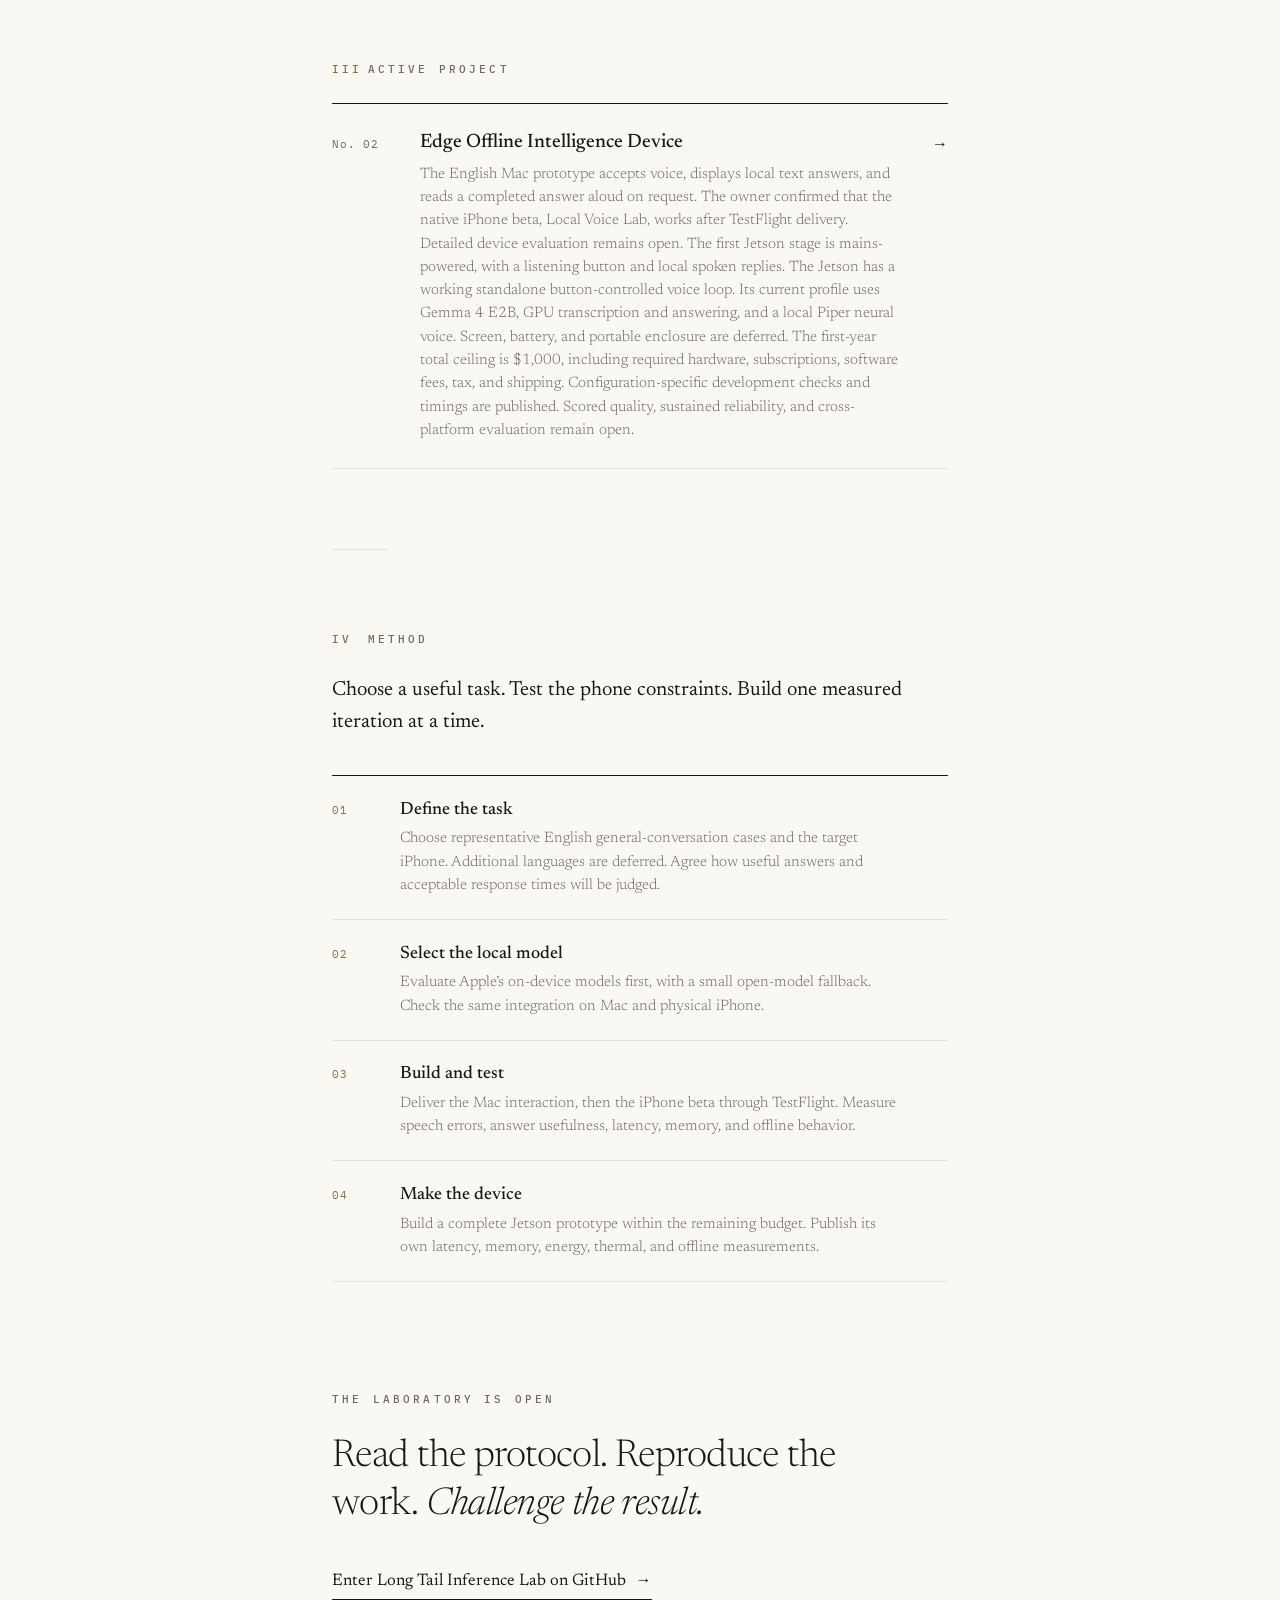
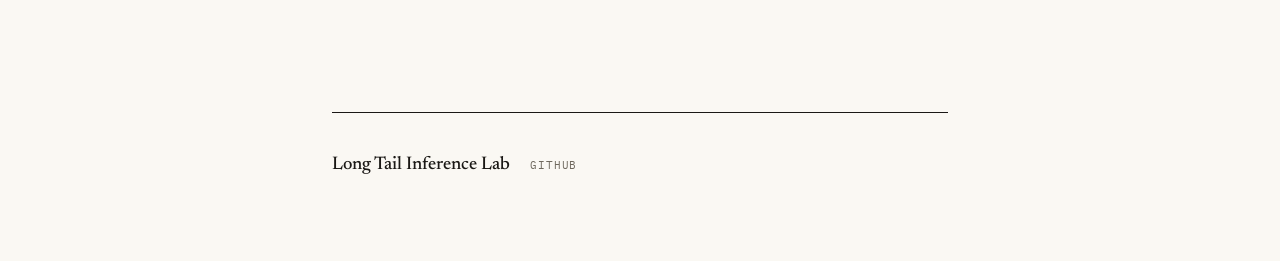
==== commit 5d607981: "Deploy offline Gemma 4 and neural speech with latency profiles" ====
--- a/areas/public_website/index.html
+++ b/areas/public_website/index.html
@@ -4,10 +4,10 @@
   <meta charset="utf-8">
   <meta name="viewport" content="width=device-width, initial-scale=1">
   <title>Long Tail Inference Lab</title>
-  <meta name="description" content="Long Tail Inference Lab has working Mac, owner-tested iOS, and standalone Jetson voice prototypes. Same-device Jetson CPU/CUDA development timings are published; quality and cross-platform evaluation remain open.">
+  <meta name="description" content="Long Tail Inference Lab has working Mac, owner-tested iOS, and standalone Jetson voice prototypes. The Jetson now uses Gemma 4 E2B and local neural speech; quality and cross-platform evaluation remain open.">
   <meta name="theme-color" content="#faf8f3">
   <meta property="og:title" content="Long Tail Inference Lab">
-  <meta property="og:description" content="Working Mac, owner-tested iOS, and standalone Jetson voice prototypes. Same-device Jetson CPU/CUDA development timings are published. A $1,000 first-year ceiling; quality and cross-platform evaluation remain open.">
+  <meta property="og:description" content="Working Mac, owner-tested iOS, and standalone Jetson voice prototypes. The Jetson now uses Gemma 4 E2B and local neural speech. A $1,000 first-year ceiling; quality and cross-platform evaluation remain open.">
   <meta property="og:type" content="website">
   <link rel="preconnect" href="https://fonts.googleapis.com">
   <link rel="preconnect" href="https://fonts.gstatic.com" crossorigin>
@@ -58,7 +58,7 @@
             <span class="experiment-number">No. 02</span>
             <span class="experiment-copy">
               <strong>Edge Offline Intelligence Device</strong>
-              <small>The English Mac prototype accepts voice, displays local text answers, and reads a completed answer aloud on request. The owner confirmed that the native iPhone beta, Local Voice Lab, works after TestFlight delivery. Detailed device evaluation remains open. The first Jetson stage is mains-powered, with a listening button and local spoken replies. The Jetson now answers through its physical button with the laptop disconnected, and GPU transcription and answering have passed basic checks. Screen, battery, and portable enclosure are deferred. The first-year total ceiling is $1,000, including required hardware, subscriptions, software fees, tax, and shipping. Same-device Jetson CPU/CUDA development timings are published. Model-selection intake, scored quality, sustained reliability, and cross-platform evaluation remain open.</small>
+              <small>The English Mac prototype accepts voice, displays local text answers, and reads a completed answer aloud on request. The owner confirmed that the native iPhone beta, Local Voice Lab, works after TestFlight delivery. Detailed device evaluation remains open. The first Jetson stage is mains-powered, with a listening button and local spoken replies. The Jetson has a working standalone button-controlled voice loop. Its current profile uses Gemma 4 E2B, GPU transcription and answering, and a local Piper neural voice. Screen, battery, and portable enclosure are deferred. The first-year total ceiling is $1,000, including required hardware, subscriptions, software fees, tax, and shipping. Configuration-specific development checks and timings are published. Scored quality, sustained reliability, and cross-platform evaluation remain open.</small>
             </span>
             <span class="arrow" aria-hidden="true">&rarr;</span>
           </a>
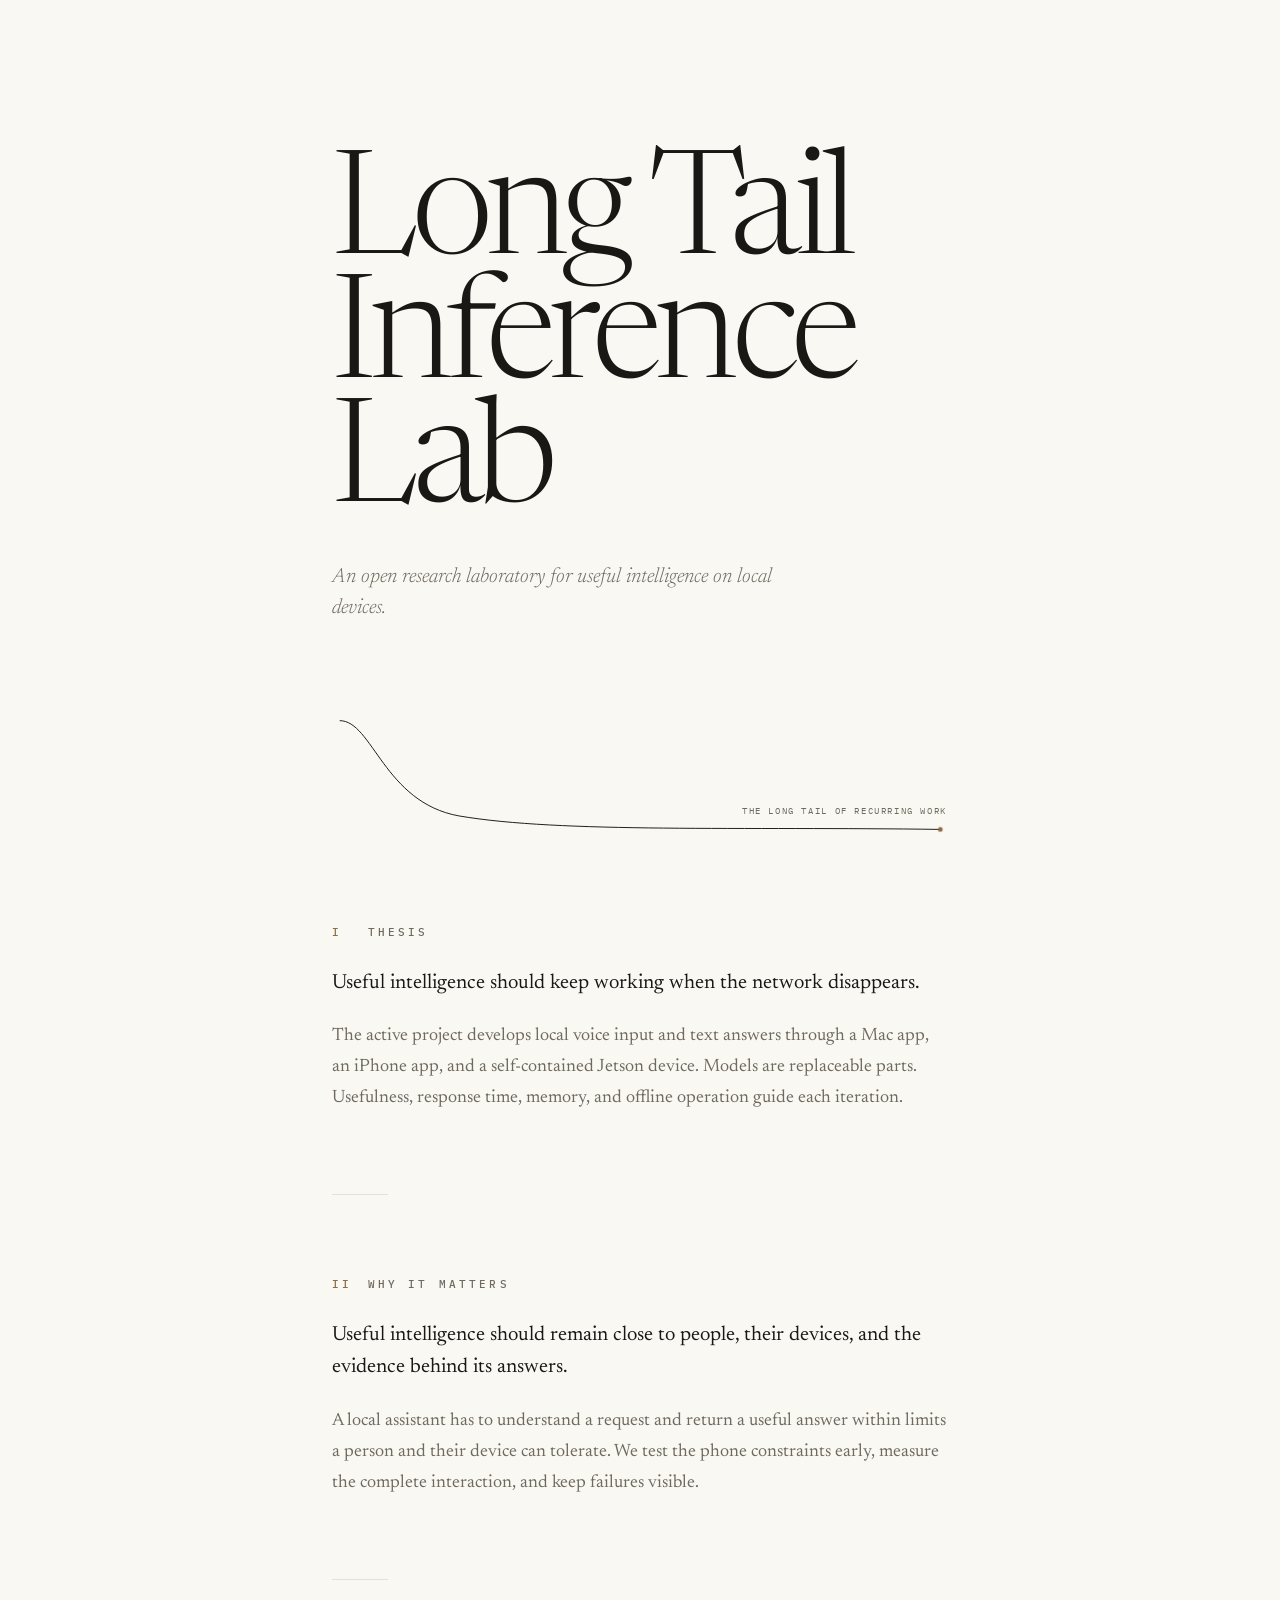
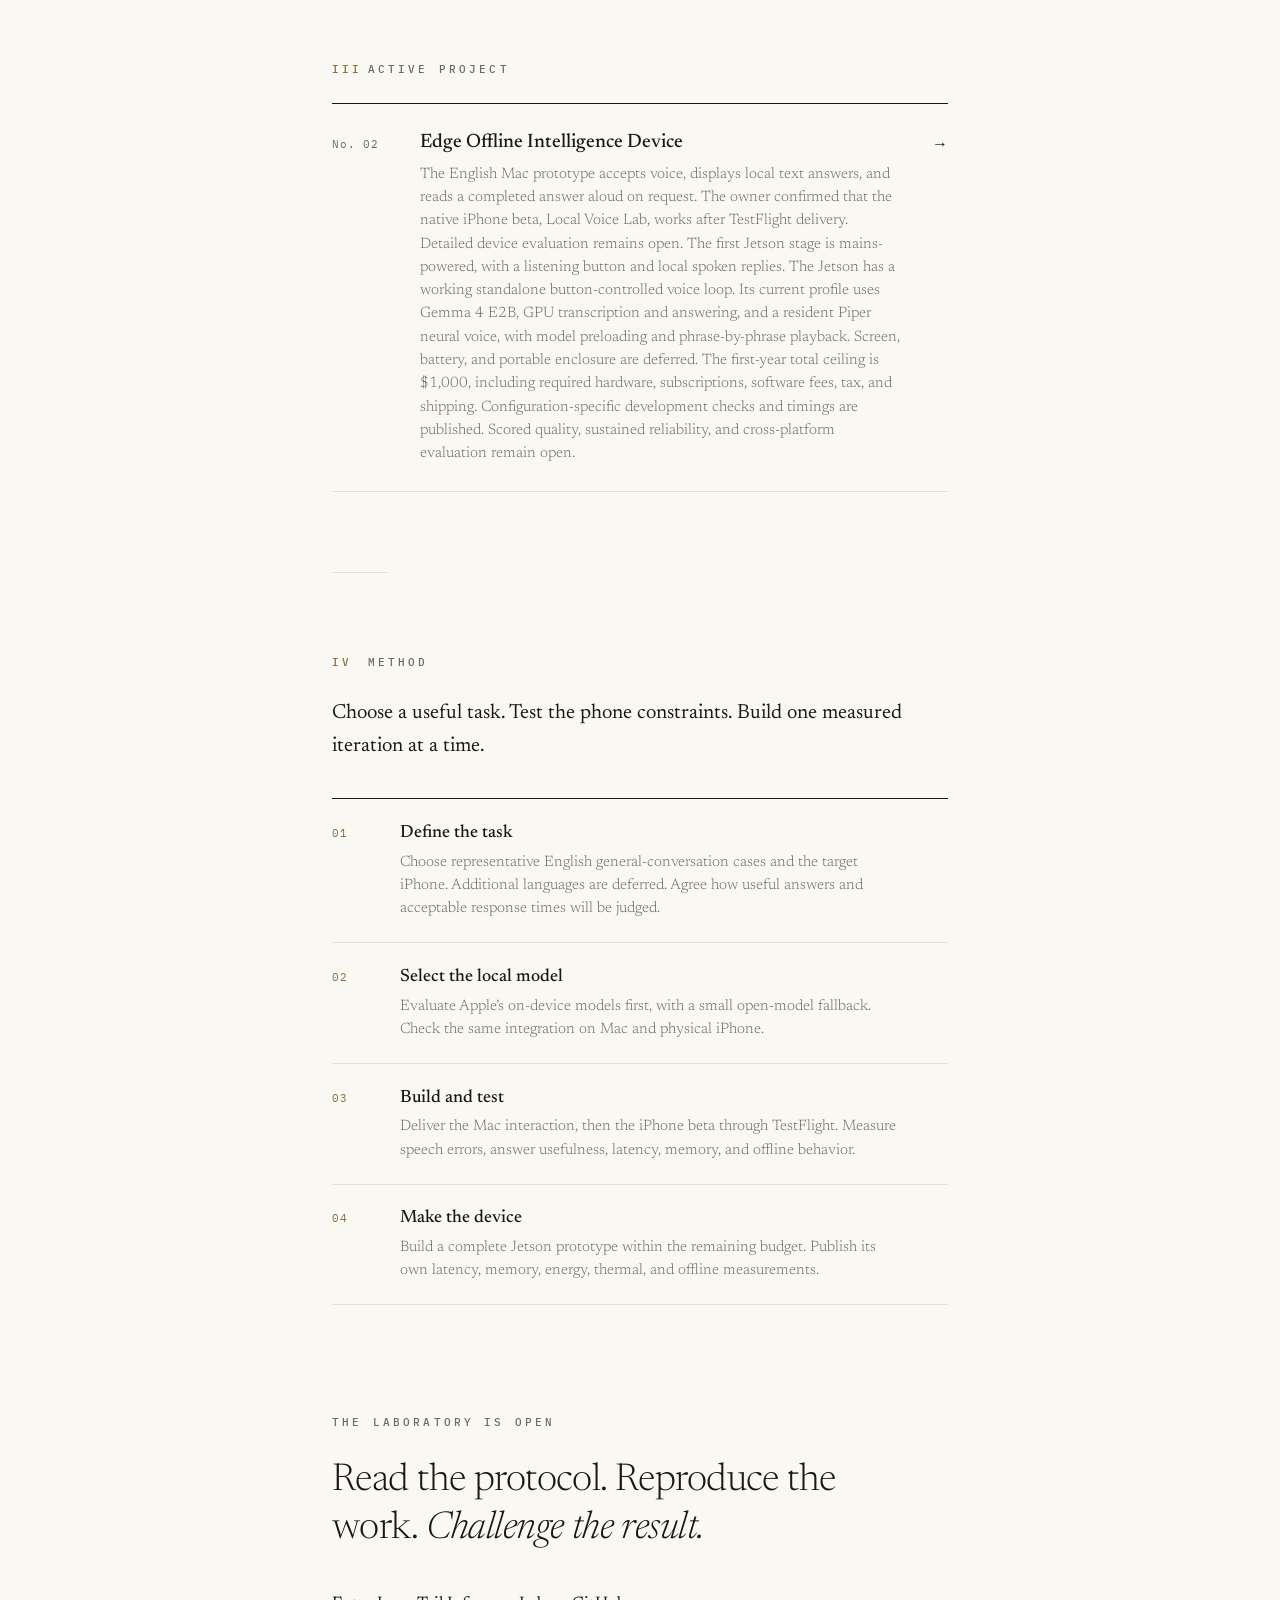
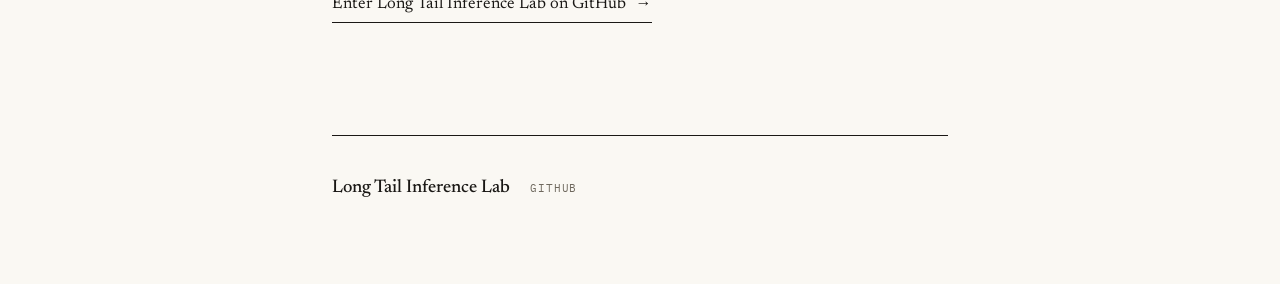
==== commit 365fe627: "Keep Jetson speech models resident and stream spoken phrases" ====
--- a/areas/public_website/index.html
+++ b/areas/public_website/index.html
@@ -58,7 +58,7 @@
             <span class="experiment-number">No. 02</span>
             <span class="experiment-copy">
               <strong>Edge Offline Intelligence Device</strong>
-              <small>The English Mac prototype accepts voice, displays local text answers, and reads a completed answer aloud on request. The owner confirmed that the native iPhone beta, Local Voice Lab, works after TestFlight delivery. Detailed device evaluation remains open. The first Jetson stage is mains-powered, with a listening button and local spoken replies. The Jetson has a working standalone button-controlled voice loop. Its current profile uses Gemma 4 E2B, GPU transcription and answering, and a local Piper neural voice. Screen, battery, and portable enclosure are deferred. The first-year total ceiling is $1,000, including required hardware, subscriptions, software fees, tax, and shipping. Configuration-specific development checks and timings are published. Scored quality, sustained reliability, and cross-platform evaluation remain open.</small>
+              <small>The English Mac prototype accepts voice, displays local text answers, and reads a completed answer aloud on request. The owner confirmed that the native iPhone beta, Local Voice Lab, works after TestFlight delivery. Detailed device evaluation remains open. The first Jetson stage is mains-powered, with a listening button and local spoken replies. The Jetson has a working standalone button-controlled voice loop. Its current profile uses Gemma 4 E2B, GPU transcription and answering, and a resident Piper neural voice, with model preloading and phrase-by-phrase playback. Screen, battery, and portable enclosure are deferred. The first-year total ceiling is $1,000, including required hardware, subscriptions, software fees, tax, and shipping. Configuration-specific development checks and timings are published. Scored quality, sustained reliability, and cross-platform evaluation remain open.</small>
             </span>
             <span class="arrow" aria-hidden="true">&rarr;</span>
           </a>
